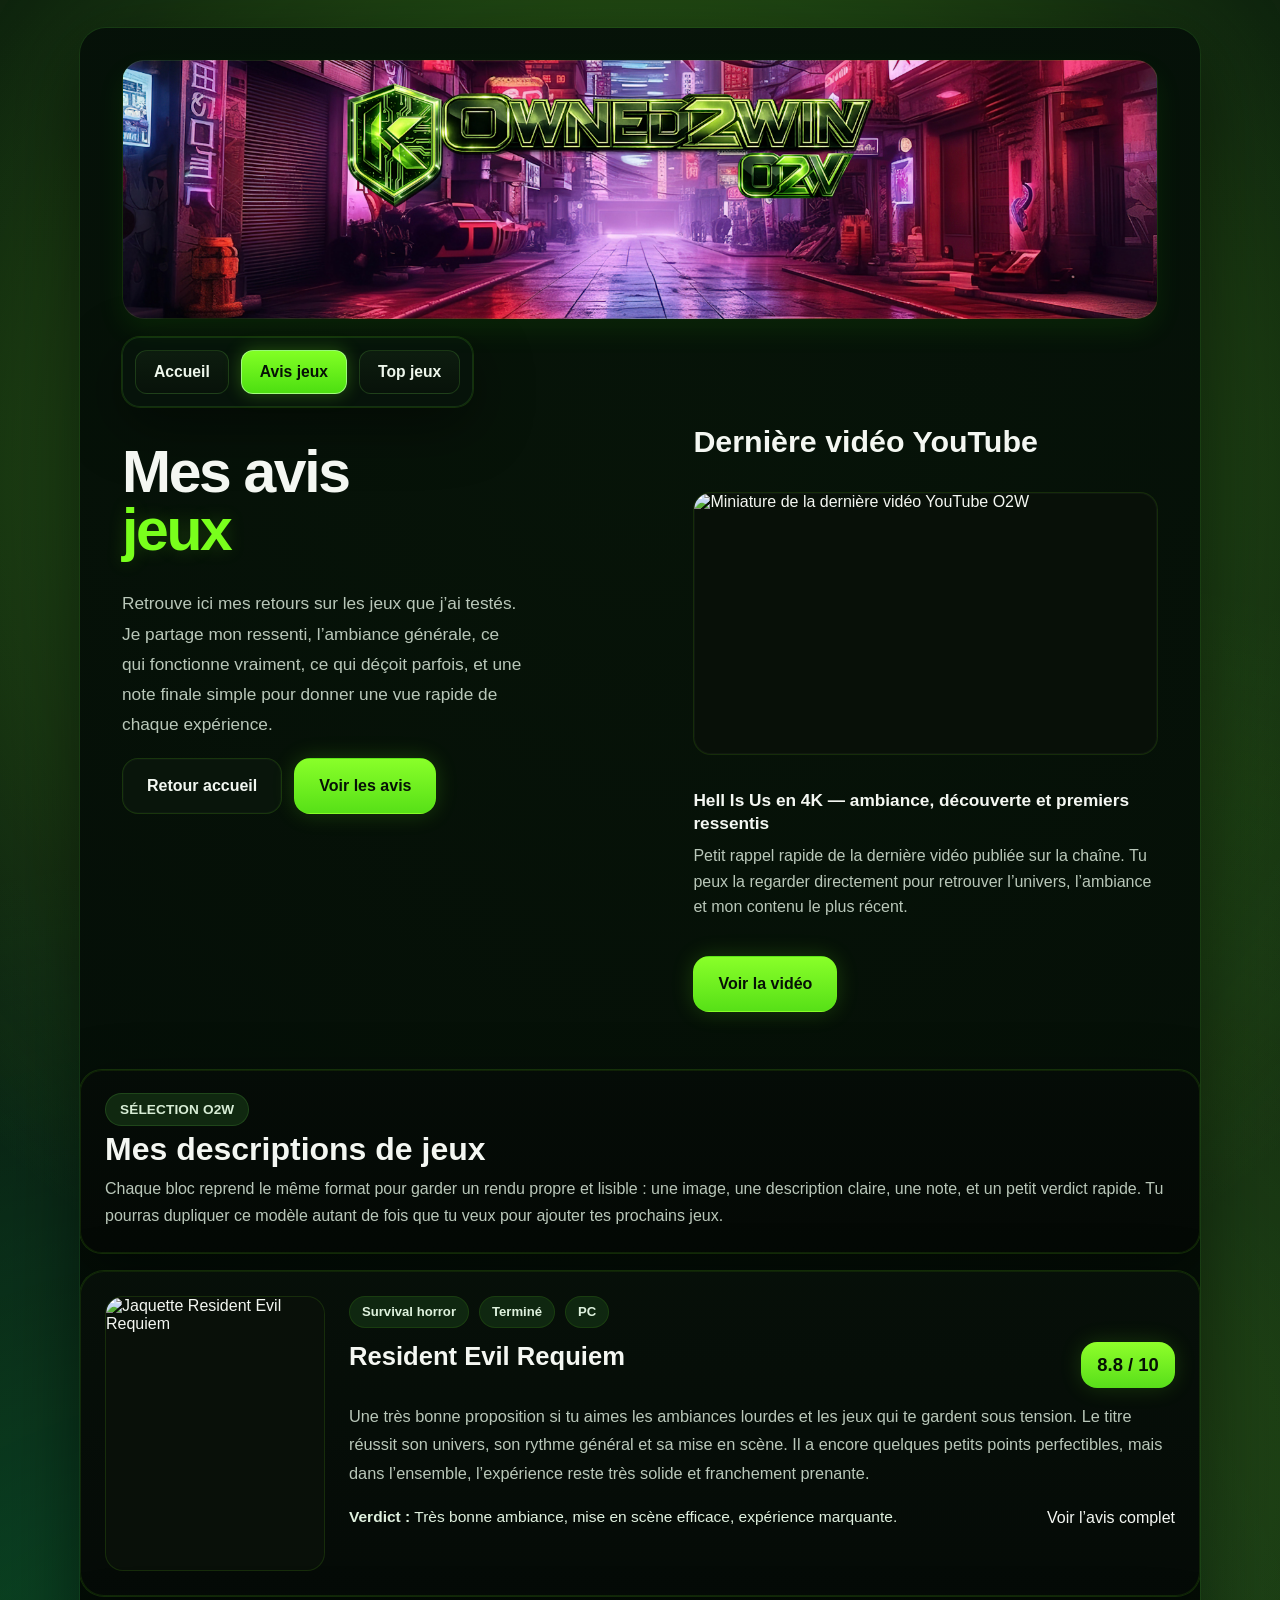
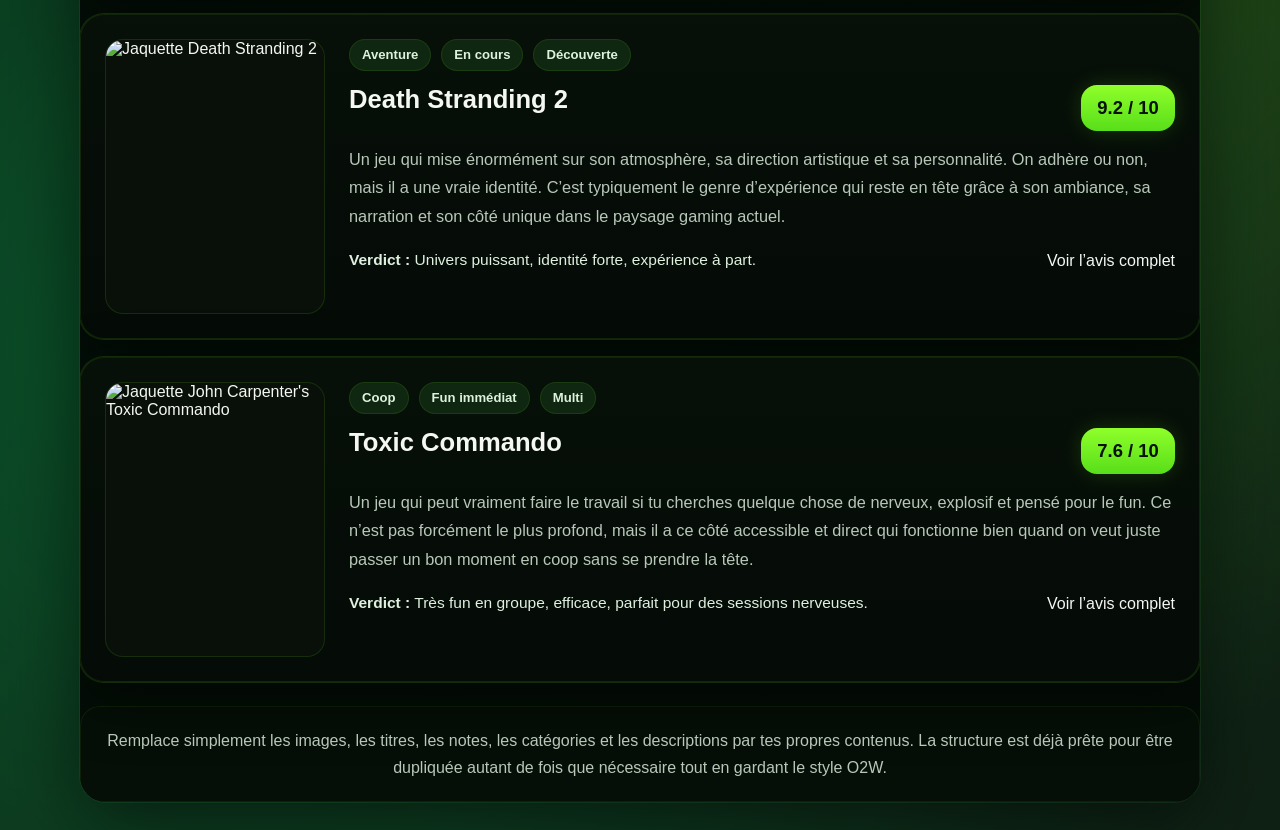
==== avis-jeux.html @ 450fbdb0 "Update avis-jeux.html" ====
<!DOCTYPE html>
<html lang="fr">
<head>
  <meta charset="UTF-8" />
  <meta name="viewport" content="width=device-width, initial-scale=1.0" />
  <title>O2W — Avis jeux</title>
  <meta name="description" content="Avis jeux O2W : découvre mes tests, notes et ressentis sur les jeux que j’ai joués." />
  <link rel="stylesheet" href="css/style.css">
</head>
<body>
  <div class="page-shell">
    <header class="top-banner-box">
        <div class="banner"></div>
    </header>

    <div class="nav-wrap">
      <nav class="nav-bar" aria-label="Navigation principale">
        <a class="nav-link" href="index.html">Accueil</a>
        <a class="nav-link active" href="avis-jeux.html">Avis jeux</a>
        <a class="nav-link" href="top-jeux.html">Top jeux</a>
      </nav>
    </div>

    <section class="hero-grid">
      <article class="panel hero-copy">
        <h1>Mes avis <span>jeux</span></h1>
        <p>
          Retrouve ici mes retours sur les jeux que j’ai testés. Je partage mon ressenti,
          l’ambiance générale, ce qui fonctionne vraiment, ce qui déçoit parfois, et une
          note finale simple pour donner une vue rapide de chaque expérience.
        </p>

        <div class="hero-actions">
          <a class="cta-btn secondary" href="index.html">Retour accueil</a>
          <a class="cta-btn primary" href="#liste-jeux">Voir les avis</a>
        </div>
      </article>

      <aside class="panel video-card">
        <h2 class="card-title">Dernière vidéo YouTube</h2>
        <div class="video-thumb">
          <!-- Remplace l'image par la miniature de ta dernière vidéo -->
          <img src="images/youtube-last-video.jpg" alt="Miniature de la dernière vidéo YouTube O2W" />
        </div>
        <div class="video-meta">
          <strong>Hell Is Us en 4K — ambiance, découverte et premiers ressentis</strong>
          <p>
            Petit rappel rapide de la dernière vidéo publiée sur la chaîne. Tu peux la regarder
            directement pour retrouver l’univers, l’ambiance et mon contenu le plus récent.
          </p>
        </div>
        <div class="hero-actions" style="margin-top:18px;">
          <a class="cta-btn primary" href="https://www.youtube.com/" target="_blank" rel="noopener noreferrer">Voir la vidéo</a>
        </div>
      </aside>
    </section>

    <section id="liste-jeux" class="section-heading">
      <span class="eyebrow">Sélection O2W</span>
      <h2>Mes descriptions de jeux</h2>
      <p>
        Chaque bloc reprend le même format pour garder un rendu propre et lisible : une image,
        une description claire, une note, et un petit verdict rapide. Tu pourras dupliquer ce modèle
        autant de fois que tu veux pour ajouter tes prochains jeux.
      </p>
    </section>

    <section class="games-list" aria-label="Liste des avis jeux">
      <article class="game-card">
        <div class="game-cover">
          <img src="images/games/resident-evil-requiem.jpg" alt="Jaquette Resident Evil Requiem" />
        </div>
        <div class="game-content">
          <div class="meta-row">
            <span class="chip">Survival horror</span>
            <span class="chip">Terminé</span>
            <span class="chip">PC</span>
          </div>

          <div class="game-title-row">
            <h3 class="game-title">Resident Evil Requiem</h3>
            <div class="game-rating">8.8 / 10</div>
          </div>

          <p class="game-text">
            Une très bonne proposition si tu aimes les ambiances lourdes et les jeux qui te gardent sous tension.
            Le titre réussit son univers, son rythme général et sa mise en scène. Il a encore quelques petits points
            perfectibles, mais dans l’ensemble, l’expérience reste très solide et franchement prenante.
          </p>

          <div class="game-footer">
            <div class="pros-line"><strong>Verdict :</strong> Très bonne ambiance, mise en scène efficace, expérience marquante.</div>
            <a class="ghost-link" href="#">Voir l’avis complet</a>
          </div>
        </div>
      </article>

      <article class="game-card">
        <div class="game-cover">
          <img src="images/games/death-stranding-2.jpg" alt="Jaquette Death Stranding 2" />
        </div>
        <div class="game-content">
          <div class="meta-row">
            <span class="chip">Aventure</span>
            <span class="chip">En cours</span>
            <span class="chip">Découverte</span>
          </div>

          <div class="game-title-row">
            <h3 class="game-title">Death Stranding 2</h3>
            <div class="game-rating">9.2 / 10</div>
          </div>

          <p class="game-text">
            Un jeu qui mise énormément sur son atmosphère, sa direction artistique et sa personnalité. On adhère ou non,
            mais il a une vraie identité. C’est typiquement le genre d’expérience qui reste en tête grâce à son ambiance,
            sa narration et son côté unique dans le paysage gaming actuel.
          </p>

          <div class="game-footer">
            <div class="pros-line"><strong>Verdict :</strong> Univers puissant, identité forte, expérience à part.</div>
            <a class="ghost-link" href="#">Voir l’avis complet</a>
          </div>
        </div>
      </article>

      <article class="game-card">
        <div class="game-cover">
          <img src="images/games/toxic-commando.jpg" alt="Jaquette John Carpenter's Toxic Commando" />
        </div>
        <div class="game-content">
          <div class="meta-row">
            <span class="chip">Coop</span>
            <span class="chip">Fun immédiat</span>
            <span class="chip">Multi</span>
          </div>

          <div class="game-title-row">
            <h3 class="game-title">Toxic Commando</h3>
            <div class="game-rating">7.6 / 10</div>
          </div>

          <p class="game-text">
            Un jeu qui peut vraiment faire le travail si tu cherches quelque chose de nerveux, explosif et pensé pour le fun.
            Ce n’est pas forcément le plus profond, mais il a ce côté accessible et direct qui fonctionne bien quand on veut
            juste passer un bon moment en coop sans se prendre la tête.
          </p>

          <div class="game-footer">
            <div class="pros-line"><strong>Verdict :</strong> Très fun en groupe, efficace, parfait pour des sessions nerveuses.</div>
            <a class="ghost-link" href="#">Voir l’avis complet</a>
          </div>
        </div>
      </article>
    </section>

    <div class="footer-note">
      Remplace simplement les images, les titres, les notes, les catégories et les descriptions par tes propres contenus.
      La structure est déjà prête pour être dupliquée autant de fois que nécessaire tout en gardant le style O2W.
    </div>
  </div>
</body>
</html>
---- css/style.css ----
/* =========================================================
   O2W - STYLE COMMUN INDEX + AVIS JEUX
========================================================= */

/* =========================
   VARIABLES GLOBALES
========================= */
:root {
  --bg: #040404;
  --bg-soft: #0a0a0a;
  --card: rgba(15, 15, 15, 0.94);
  --card-2: rgba(19, 19, 19, 0.96);
  --text: #f4f7f2;
  --muted: #a8b3a3;
  --line: rgba(120, 255, 60, 0.16);
  --green: #79ff2b;
  --green-2: #49d418;
  --green-3: #204f11;
  --shadow: 0 18px 60px rgba(64, 255, 0, 0.12);
  --radius: 26px;

  --bg-main: #061107;
  --bg-panel: rgba(7, 18, 10, 0.9);
  --bg-card: rgba(9, 20, 12, 0.92);
  --text-main: #f3f7f2;
  --text-soft: #b9c7b9;
  --accent: #79ff1c;
  --accent-2: #22d06b;
  --border: rgba(102, 255, 51, 0.18);
  --shadow-strong: 0 0 0 1px rgba(121, 255, 28, 0.14), 0 18px 60px rgba(0, 0, 0, 0.45);
  --radius-xl: 28px;
  --radius-lg: 20px;
  --radius-md: 14px;
  --site-width: 1120px;
}

/* =========================
   BASE GLOBALE
========================= */
* {
  box-sizing: border-box;
}

html {
  scroll-behavior: smooth;
}

html,
body {
  margin: 0;
  padding: 0;
  min-height: 100%;
  background:
    radial-gradient(circle at 50% 20%, rgba(121,255,43,0.45), transparent 45%),
    radial-gradient(circle at 20% 80%, rgba(0,255,120,0.25), transparent 50%),
    radial-gradient(circle at 80% 60%, rgba(121,255,43,0.22), transparent 50%),
    linear-gradient(180deg, #08160c 0%, #0f2014 100%);
  color: var(--text);
  font-family: Inter, Arial, Helvetica, sans-serif;
}

body {
  min-height: 100vh;
  padding: 28px;
}

a {
  color: inherit;
  text-decoration: none;
}

img {
  display: block;
  max-width: 100%;
}

/* =========================
   CONTENEURS PRINCIPAUX
========================= */
.page {
  width: 100%;
  max-width: var(--site-width);
  margin: 0 auto;
  position: relative;
}

.page-shell {
  width: min(100%, var(--site-width));
  margin: 0 auto;
  padding: 0;
  border-radius: 26px;
  background: linear-gradient(180deg, rgba(5, 16, 8, 0.96), rgba(3, 10, 5, 0.95));
  box-shadow: 0 0 0 1px rgba(92, 255, 92, 0.08), 0 20px 80px rgba(0, 0, 0, 0.55);
  overflow: hidden;
  position: relative;
}

/* Halo décoratif accueil */
.glow {
  position: absolute;
  inset: -30px;
  background:
    radial-gradient(circle at 15% 10%, rgba(121,255,43,0.12), transparent 22%),
    radial-gradient(circle at 85% 90%, rgba(121,255,43,0.08), transparent 20%);
  filter: blur(18px);
  pointer-events: none;
  z-index: 0;
}

/* Grande carte principale accueil */
.card {
  position: relative;
  z-index: 1;
  background: linear-gradient(180deg, rgba(16,16,16,0.95), rgba(8,8,8,0.98));
  border: 1px solid var(--line);
  border-radius: var(--radius);
  box-shadow: var(--shadow);
  overflow: hidden;
}

.card::before {
  content: "";
  position: absolute;
  inset: 0;
  background: linear-gradient(
    135deg,
    rgba(121,255,43,0.08),
    transparent 28%,
    transparent 72%,
    rgba(121,255,43,0.04)
  );
  pointer-events: none;
}

/* =========================
   BANNIÈRE COMMUNE
========================= */
.top-banner-box {
  margin: 32px 42px 18px 42px;
  position: relative;
  z-index: 1;
}

.banner {
  width: 100%;
  aspect-ratio: 4 / 1;
  border-radius: 22px;
  background-image: url("../images/banner-o2w2.png");
  background-size: cover;
  background-position: center;
  background-repeat: no-repeat;
  border: 1px solid rgba(121,255,43,0.12);
  box-shadow: 0 12px 28px rgba(64,255,0,0.08);
}

/* =========================
   NAVIGATION COMMUNE
========================= */
.nav-wrap {
  margin-top: 18px;
  padding: 0 42px;
  display: flex;
  justify-content: flex-start;
}

.nav-bar {
  display: flex;
  flex-wrap: wrap;
  gap: 12px;
  padding: 12px;
  border-radius: 18px;
  background: rgba(8, 20, 11, 0.86);
  border: 1px solid rgba(116, 255, 79, 0.12);
  box-shadow: var(--shadow-strong);
}

.nav-link {
  display: inline-flex;
  align-items: center;
  justify-content: center;
  padding: 12px 18px;
  border-radius: 12px;
  border: 1px solid rgba(126, 255, 82, 0.16);
  background: linear-gradient(180deg, rgba(14, 29, 16, 0.95), rgba(8, 18, 10, 0.95));
  color: #eef7ec;
  font-weight: 700;
  font-size: 0.98rem;
  transition: transform 0.18s ease, border-color 0.18s ease, box-shadow 0.18s ease, background 0.18s ease;
}

.nav-link:hover,
.nav-link:focus-visible {
  transform: translateY(-1px);
  border-color: rgba(121, 255, 28, 0.45);
  box-shadow: 0 0 0 1px rgba(121, 255, 28, 0.18), 0 0 24px rgba(121, 255, 28, 0.14);
  outline: none;
}

.nav-link.active {
  background: linear-gradient(180deg, #82ff24, #4ddf11);
  color: #061106;
  border-color: rgba(173, 255, 148, 0.8);
  box-shadow: 0 0 18px rgba(121, 255, 28, 0.28);
}

/* =========================
   ÉLÉMENTS COMMUNS TYPO / BADGES / BOUTONS
========================= */
.badge,
.eyebrow {
  display: inline-flex;
  align-items: center;
  gap: 10px;
  padding: 8px 12px;
  border-radius: 999px;
  border: 1px solid rgba(121,255,43,0.14);
  background: rgba(121,255,43,0.06);
  color: #dbffd1;
  font-size: 13px;
  text-transform: uppercase;
  letter-spacing: 0.06em;
}

.eyebrow {
  display: inline-flex;
  align-items: center;
  gap: 10px;
  padding: 8px 14px;
  border-radius: 999px;
  color: #d7ecd5;
  background: rgba(18, 44, 18, 0.9);
  border: 1px solid rgba(124, 255, 85, 0.14);
  font-size: 0.85rem;
  font-weight: 700;
  letter-spacing: 0.01em;
  text-transform: uppercase;
  width: fit-content;
  max-width: 100%;
}

.accent {
  background: linear-gradient(90deg, #79ff2b, #b6ff7a, #79ff2b);
  background-size: 200% 200%;
  background-clip: text;
  -webkit-background-clip: text;
  color: transparent;
  -webkit-text-fill-color: transparent;
  text-shadow: 0 0 12px rgba(121,255,43,0.25);
  animation: accentGlow 6s ease infinite;
}

@keyframes accentGlow {
  0% { background-position: 0% 50%; }
  50% { background-position: 100% 50%; }
  100% { background-position: 0% 50%; }
}

.btn,
.cta-btn,
.partner-compact-btn,
.steam-btn,
.ghost-link {
  transition: transform 0.2s ease, filter 0.2s ease, box-shadow 0.2s ease, border-color 0.2s ease;
}

.btn:hover,
.cta-btn:hover,
.partner-compact-btn:hover,
.steam-btn:hover,
.ghost-link:hover {
  transform: translateY(-2px);
  filter: brightness(1.03);
}

/* =========================================================
   PAGE ACCUEIL
========================================================= */

/* HERO ACCUEIL */
.hero {
  display: grid;
  grid-template-columns: 1.05fr 0.95fr;
  gap: 0;
  position: relative;
  z-index: 1;
}

.hero-left,
.hero-right {
  padding: 42px;
}

.hero-left {
  border-right: 1px solid rgba(121,255,43,0.10);
}

h1 {
  margin: 0 0 16px;
  font-size: clamp(32px, 4.2vw, 48px);
  line-height: 1.05;
  letter-spacing: -0.02em;
}

.lead {
  margin: 0 0 28px;
  max-width: 60ch;
  color: var(--muted);
  line-height: 1.65;
  font-size: 18px;
}

.hero-actions {
  display: flex;
  gap: 12px;
  flex-wrap: wrap;
  align-items: center;
  margin-bottom: 0;
}

.btn {
  display: inline-flex;
  align-items: center;
  justify-content: center;
  gap: 10px;
  min-height: 54px;
  padding: 0 18px;
  border-radius: 16px;
  text-decoration: none;
  font-size: 14px;
  font-weight: 800;
  letter-spacing: 0.02em;
  cursor: pointer;
  border: none;
  position: relative;
  z-index: 5;
  backdrop-filter: blur(8px);
  white-space: nowrap;
}

.btn:active {
  transform: translateY(0);
}

.btn-primary {
  background: linear-gradient(180deg, #7dff2f 0%, #59df1d 100%);
  color: #041600;
  box-shadow: 0 12px 30px rgba(79,255,8,0.22);
}

.btn-secondary {
  background: rgba(255,255,255,0.03);
  color: var(--text);
  border: 1px solid rgba(121,255,43,0.22);
  box-shadow: inset 0 0 0 1px rgba(255,255,255,0.02);
}

/* Steam feature */
.steam-feature {
  grid-column: 1 / -1;
  display: block;
  text-decoration: none;
  border: 1px solid rgba(121,255,43,0.22);
  background:
    linear-gradient(180deg, rgba(121,255,43,0.08), rgba(255,255,255,0.015)),
    radial-gradient(circle at 10% 20%, rgba(76, 201, 240, 0.08), transparent 28%);
  box-shadow:
    0 0 0 1px rgba(121,255,43,0.10),
    0 18px 40px rgba(64,255,0,0.10),
    0 0 28px rgba(76, 201, 240, 0.06);
}

.steam-feature:hover {
  transform: translateY(-4px);
  border-color: rgba(121,255,43,0.34);
  box-shadow:
    0 0 0 1px rgba(121,255,43,0.18),
    0 22px 44px rgba(64,255,0,0.16),
    0 0 34px rgba(76, 201, 240, 0.10);
}

.steam-feature-layout {
  display: grid;
  grid-template-columns: 220px 1fr;
  gap: 26px;
  align-items: center;
}

.steam-feature-visual {
  position: relative;
}

.steam-feature-visual::before {
  content: "";
  position: absolute;
  inset: -10px;
  border-radius: 22px;
  background: radial-gradient(circle, rgba(121,255,43,0.18), transparent 60%);
  filter: blur(16px);
  z-index: 0;
}

.steam-feature-visual img {
  position: relative;
  z-index: 1;
  width: 100%;
  display: block;
  border-radius: 20px;
  border: 1px solid rgba(121,255,43,0.18);
  box-shadow:
    0 0 12px rgba(121,255,43,0.32),
    0 0 28px rgba(76,201,240,0.10),
    0 12px 28px rgba(0,0,0,0.34);
  transition: transform 0.25s ease, box-shadow 0.25s ease, filter 0.25s ease;
  background: #0b0f12;
}

.steam-feature:hover .steam-feature-visual img {
  transform: scale(1.03);
  filter: brightness(1.04);
  box-shadow:
    0 0 18px rgba(121,255,43,0.42),
    0 0 34px rgba(76,201,240,0.16),
    0 18px 30px rgba(0,0,0,0.40);
}

.steam-feature-content {
  min-width: 0;
}

.steam-feature-content .link-name {
  font-size: 24px;
}

.steam-feature-text {
  margin: 0 0 12px;
  color: var(--muted);
  line-height: 1.65;
  font-size: 15px;
}

.steam-feature-list {
  margin: 0 0 14px 18px;
  padding: 0;
  color: #e6ffd8;
  line-height: 1.7;
}

.steam-feature-list li {
  margin-bottom: 4px;
}

.steam-feature-stats {
  display: flex;
  flex-wrap: wrap;
  gap: 10px;
  margin: 0 0 16px;
}

.steam-feature-stats span {
  display: inline-flex;
  align-items: center;
  min-height: 30px;
  padding: 0 10px;
  border-radius: 999px;
  background: rgba(255,255,255,0.04);
  border: 1px solid rgba(121,255,43,0.12);
  color: #dfffd4;
  font-size: 13px;
  font-weight: 700;
}

.steam-btn {
  display: inline-flex;
  align-items: center;
  justify-content: center;
  min-height: 48px;
  padding: 0 20px;
  border-radius: 14px;
  background: linear-gradient(180deg, #79ff2b 0%, #59df1d 100%);
  color: #041600;
  font-weight: 900;
  letter-spacing: 0.01em;
  box-shadow:
    0 10px 22px rgba(79,255,8,0.22),
    0 0 18px rgba(121,255,43,0.12);
}

.steam-tag {
  background: linear-gradient(180deg, rgba(121,255,43,0.18), rgba(76,201,240,0.12));
  border-color: rgba(121,255,43,0.22);
  color: #ebffe3;
}

/* Partenaire compact */
.partner-compact {
  margin-top: 22px;
  padding: 18px;
  border-radius: 20px;
  background: linear-gradient(180deg, rgba(121,255,43,0.05), rgba(121,255,43,0.02));
  border: 1px solid rgba(121,255,43,0.12);
  box-shadow: 0 10px 24px rgba(64,255,0,0.06);
}

.partner-compact-head {
  margin-bottom: 14px;
}

.partner-compact-kicker {
  display: inline-block;
  margin-bottom: 8px;
  padding: 6px 10px;
  border-radius: 999px;
  border: 1px solid rgba(121,255,43,0.16);
  background: rgba(121,255,43,0.06);
  color: #dcffd2;
  font-size: 11px;
  text-transform: uppercase;
  letter-spacing: 0.06em;
}

.partner-compact h3 {
  margin: 0;
  font-size: 22px;
  line-height: 1.2;
  color: #f4f7f2;
}

.partner-compact-layout {
  display: grid;
  grid-template-columns: 120px 1fr;
  gap: 16px;
  align-items: center;
}

.partner-compact-image-link {
  display: block;
  text-decoration: none;
}

.partner-compact-image {
  display: block;
  width: 100%;
  border-radius: 14px;
  border: 1px solid rgba(121,255,43,0.10);
  box-shadow: 0 8px 20px rgba(0,0,0,0.25);
  transition: transform 0.25s ease, box-shadow 0.25s ease, filter 0.25s ease;
}

.partner-compact-image-link:hover .partner-compact-image {
  transform: scale(1.04);
  box-shadow: 0 0 22px rgba(121,255,43,0.18);
  filter: brightness(1.03);
}

.partner-compact-content p {
  margin: 0 0 12px;
  color: var(--muted);
  line-height: 1.55;
  font-size: 14px;
}

.partner-compact-btn {
  display: inline-flex;
  align-items: center;
  justify-content: center;
  min-height: 44px;
  padding: 0 16px;
  border-radius: 14px;
  text-decoration: none;
  font-size: 14px;
  font-weight: 800;
  letter-spacing: 0.02em;
  color: #041600;
  background: linear-gradient(180deg, #7dff2f 0%, #59df1d 100%);
  box-shadow: 0 8px 18px rgba(79,255,8,0.18);
}

/* Kick pulse */
@keyframes kickPulse {
  0% { box-shadow: 0 0 0 0 rgba(121,255,43,0.35); }
  70% { box-shadow: 0 0 0 14px rgba(121,255,43,0); }
  100% { box-shadow: 0 0 0 0 rgba(121,255,43,0); }
}

.btn-kick {
  animation: kickPulse 8s infinite;
}

/* Colonne droite accueil */
.panel {
  height: 100%;
  display: grid;
  gap: 18px;
  align-content: start;
}

.mini-card {
  padding: 22px;
  border-radius: 22px;
  background: linear-gradient(180deg, rgba(121,255,43,0.06), rgba(121,255,43,0.02));
  border: 1px solid rgba(121,255,43,0.12);
}

.mini-card h2 {
  margin: 0 0 10px;
  font-size: 24px;
  line-height: 1.15;
}

.monthly-stream {
  margin-top: 15px;
  border-radius: 18px;
  overflow: hidden;
  border: 1px solid rgba(121,255,43,0.15);
  box-shadow: 0 0 30px rgba(121,255,43,0.15);
}

.monthly-stream img {
  width: 100%;
  height: auto;
  display: block;
  border-radius: 18px;
  transition: 0.4s;
}

.stream-link {
  position: relative;
  display: block;
  text-decoration: none;
}

.stream-link:hover img {
  transform: scale(1.09);
  box-shadow: 0 0 40px rgba(121,255,43,0.45);
}

.stream-badge {
  position: absolute;
  right: 14px;
  bottom: 14px;
  z-index: 3;
  padding: 8px 12px;
  border-radius: 999px;
  background: rgba(8, 12, 8, 0.88);
  border: 1px solid rgba(121,255,43,0.22);
  color: #e8ffe0;
  font-size: 12px;
  font-weight: 700;
  letter-spacing: 0.02em;
  box-shadow: 0 0 18px rgba(121,255,43,0.12);
  opacity: 0;
  transform: translateY(6px);
  transition: opacity 0.22s ease, transform 0.22s ease, border-color 0.22s ease;
  pointer-events: none;
}

.stream-link:hover .stream-badge {
  opacity: 1;
  transform: translateY(0);
  border-color: rgba(121,255,43,0.4);
}

/* Sections du bas accueil */
.sections {
  position: relative;
  z-index: 1;
  padding: 0 42px 42px;
  display: grid;
  gap: 22px;
}

.section {
  background: linear-gradient(180deg, rgba(15,15,15,0.92), rgba(10,10,10,0.98));
  border: 1px solid rgba(121,255,43,0.12);
  border-radius: 22px;
  overflow: hidden;
}

.section-head {
  padding: 20px 24px;
  border-bottom: 1px solid rgba(121,255,43,0.10);
  display: flex;
  align-items: center;
  justify-content: space-between;
  gap: 12px;
  flex-wrap: wrap;
}

.section-title {
  margin: 0;
  font-size: 22px;
  line-height: 1.2;
}

.section-subtitle {
  margin: 0;
  color: var(--muted);
  font-size: 14px;
}

.link-grid {
  display: grid;
  grid-template-columns: repeat(2, minmax(0, 1fr));
  gap: 16px;
  padding: 22px;
}

.link-card {
  display: block;
  text-decoration: none;
  color: inherit;
  background: linear-gradient(180deg, rgba(121,255,43,0.05), rgba(255,255,255,0.01));
  border: 1px solid rgba(121,255,43,0.12);
  border-radius: 18px;
  padding: 18px;
  transition: transform 0.18s ease, border-color 0.18s ease, box-shadow 0.18s ease;
  position: relative;
  z-index: 5;
}

.link-card:hover {
  transform: translateY(-3px);
  border-color: rgba(121,255,43,0.28);
  box-shadow: 0 12px 28px rgba(64,255,0,0.09);
}

.link-top {
  display: flex;
  align-items: center;
  justify-content: space-between;
  gap: 14px;
  margin-bottom: 8px;
}

.link-name {
  margin: 0;
  font-size: 18px;
  font-weight: 800;
}

.tag {
  display: inline-flex;
  align-items: center;
  justify-content: center;
  min-height: 28px;
  padding: 0 10px;
  border-radius: 999px;
  background: rgba(121,255,43,0.12);
  border: 1px solid rgba(121,255,43,0.12);
  color: #ddffd5;
  font-size: 12px;
  text-transform: uppercase;
  letter-spacing: 0.06em;
  white-space: nowrap;
}

.link-desc {
  margin: 0 0 12px;
  color: var(--muted);
  line-height: 1.55;
  font-size: 15px;
}

.link-url {
  margin: 0;
  color: #d9ffd0;
  font-size: 13px;
  line-height: 1.45;
  word-break: break-all;
  opacity: 0.92;
}

.own3d-grid {
  display: grid;
  grid-template-columns: repeat(3,1fr);
  gap: 10px;
  margin-top: 12px;
}

.own3d-grid img {
  width: 100%;
  max-width: 110px;
  display: block;
  border-radius: 10px;
  transition: transform .2s ease;
  cursor: pointer;
  margin: auto;
}

.own3d-grid img:hover {
  transform: scale(1.05);
}

.gaming-bundle {
  display: block;
}

.gaming-bundle-grid {
  display: grid;
  grid-template-columns: repeat(3, minmax(0, 1fr));
  gap: 14px;
  margin-top: 14px;
  align-items: start;
}

.gaming-mini-card {
  display: block;
  min-width: 0;
  background: rgba(255,255,255,0.02);
  border: 1px solid rgba(121,255,43,0.12);
  border-radius: 14px;
  padding: 10px;
  text-align: center;
  text-decoration: none;
  transition: transform 0.15s ease, box-shadow 0.15s ease;
}

.gaming-mini-card:hover {
  transform: translateY(-3px);
  box-shadow: 0 0 0 1px rgba(121,255,43,0.25), 0 10px 24px rgba(0,0,0,0.4);
}

.gaming-mini-card img {
  width: 100%;
  display: block;
  border-radius: 10px;
  margin-bottom: 8px;
  transition: transform 0.25s ease;
}

.gaming-mini-card:hover img {
  transform: scale(1.05);
}

.gaming-mini-title {
  margin: 4px 0 8px;
  font-size: 14px;
  font-weight: 700;
  color: #f4fff2;
  line-height: 1.3;
}

.gaming-mini-btn {
  display: inline-block;
  padding: 7px 12px;
  border-radius: 9px;
  background: #79ff2b;
  color: #041600;
  font-size: 13px;
  font-weight: 800;
  transition: transform 0.15s ease, box-shadow 0.15s ease;
}

.gaming-mini-card:hover .gaming-mini-btn {
  transform: scale(1.05);
  box-shadow: 0 4px 12px rgba(121,255,43,0.35);
}

.footer {
  position: relative;
  z-index: 1;
  padding: 28px 42px 32px;
  color: #96a590;
  font-size: 13px;
  line-height: 1.6;
  text-align: center;
  opacity: 0.8;
  letter-spacing: 0.5px;
  border-top: 1px solid rgba(121,255,43,0.08);
  margin-top: 28px;
}

.footer a {
  color: #d9ffd0;
  text-decoration: none;
  border-bottom: 1px solid rgba(121,255,43,0.18);
}

.footer a:hover {
  color: #79ff2b;
  border-bottom-color: rgba(121,255,43,0.45);
}

/* =========================================================
   PAGE AVIS JEUX
========================================================= */
.hero-grid {
  margin-top: 18px;
  padding: 0 42px 32px;
  display: grid;
  grid-template-columns: 1.08fr 0.92fr;
  gap: 26px;
  align-items: start;
}

.hero-copy h1 {
  margin: 18px 0 12px;
  font-size: clamp(2.4rem, 4.6vw, 4.6rem);
  line-height: 0.98;
  letter-spacing: -0.04em;
}

.hero-copy h1 span {
  display: block;
  color: var(--accent);
  text-shadow: 0 0 18px rgba(121, 255, 28, 0.18);
}

.hero-copy p {
  margin: 0;
  max-width: 42ch;
  color: var(--text-soft);
  font-size: 1.08rem;
  line-height: 1.75;
}

.cta-btn {
  display: inline-flex;
  align-items: center;
  justify-content: center;
  min-height: 56px;
  padding: 0 24px;
  border-radius: 16px;
  font-weight: 800;
  font-size: 1rem;
  border: 1px solid rgba(121, 255, 28, 0.14);
}

.cta-btn.primary {
  background: linear-gradient(180deg, #89ff29, #57e017);
  color: #061106;
  box-shadow: 0 0 22px rgba(121, 255, 28, 0.18);
}

.cta-btn.secondary {
  background: rgba(10, 22, 12, 0.96);
  color: #f2f7f1;
  box-shadow: inset 0 0 0 1px rgba(255,255,255,0.02);
}

.video-card {
  display: flex;
  flex-direction: column;
  height: 100%;
}

.video-card .card-title {
  margin: 0 0 16px;
  font-size: 1.9rem;
  line-height: 1.1;
}

.video-thumb {
  border-radius: 18px;
  overflow: hidden;
  border: 1px solid rgba(121, 255, 28, 0.12);
  background: #081008;
  box-shadow: inset 0 0 0 1px rgba(255,255,255,0.03);
  min-height: 250px;
}

.video-thumb img {
  width: 100%;
  aspect-ratio: 16 / 9;
  object-fit: cover;
}

.video-meta {
  margin-top: 16px;
  display: grid;
  gap: 8px;
}

.video-meta strong {
  font-size: 1.08rem;
  line-height: 1.35;
}

.video-meta p {
  margin: 0;
  color: var(--text-soft);
  line-height: 1.6;
}

.section-heading {
  margin: 26px 0 16px;
  padding: 22px 24px;
  border-radius: 22px;
  border: 1px solid rgba(121, 255, 28, 0.1);
  background: linear-gradient(180deg, rgba(5, 12, 7, 0.98), rgba(4, 9, 5, 0.98));
  box-shadow: var(--shadow-strong);
}

.section-heading h2 {
  margin: 6px 0 8px;
  font-size: 2rem;
  line-height: 1.1;
}

.section-heading p {
  margin: 0;
  color: var(--text-soft);
  line-height: 1.7;
}

.games-list {
  display: grid;
  gap: 18px;
  margin-top: 18px;
}

.game-card {
  display: grid;
  grid-template-columns: 220px minmax(0, 1fr);
  gap: 24px;
  padding: 24px;
  border-radius: 24px;
  border: 1px solid rgba(121, 255, 28, 0.1);
  background: linear-gradient(180deg, rgba(7, 16, 9, 0.96), rgba(5, 11, 7, 0.96));
  box-shadow: var(--shadow-strong);
  align-items: start;
}

.game-cover {
  border-radius: 18px;
  overflow: hidden;
  border: 1px solid rgba(121, 255, 28, 0.12);
  background: #091009;
  aspect-ratio: 4 / 5;
}

.game-cover img {
  width: 100%;
  height: 100%;
  object-fit: cover;
}

.game-content {
  display: grid;
  gap: 14px;
  min-width: 0;
}

.meta-row {
  display: flex;
  flex-wrap: wrap;
  align-items: center;
  gap: 10px;
}

.chip {
  display: inline-flex;
  align-items: center;
  min-height: 32px;
  padding: 0 12px;
  border-radius: 999px;
  background: rgba(18, 44, 18, 0.88);
  border: 1px solid rgba(121, 255, 28, 0.1);
  color: #def1dd;
  font-size: 0.82rem;
  font-weight: 700;
}

.game-title-row {
  display: flex;
  flex-wrap: wrap;
  align-items: flex-start;
  justify-content: space-between;
  gap: 12px;
}

.game-title {
  margin: 0;
  font-size: clamp(1.6rem, 2vw, 2.15rem);
  line-height: 1.12;
}

.game-rating {
  flex: 0 0 auto;
  display: inline-flex;
  align-items: center;
  justify-content: center;
  min-width: 94px;
  padding: 12px 14px;
  border-radius: 16px;
  background: linear-gradient(180deg, #8fff2a, #58de1a);
  color: #051104;
  font-weight: 900;
  font-size: 1.15rem;
  box-shadow: 0 0 22px rgba(121, 255, 28, 0.16);
}

.game-text {
  margin: 0;
  color: var(--text-soft);
  line-height: 1.75;
  font-size: 1.02rem;
}

.game-footer {
  display: flex;
  flex-wrap: wrap;
  align-items: center;
  justify-content: space-between;
  gap: 14px;
  padding-top: 4px;
}

.pros-line {
  color: #dff0de;
  font-size: 0.97rem;
  line-height: 1.6;
}

.footer-note {
  margin-top: 24px;
  padding: 20px 22px;
  border-radius: 20px;
  background: rgba(6, 15, 8, 0.96);
  border: 1px solid rgba(121, 255, 28, 0.08);
  color: var(--text-soft);
  line-height: 1.7;
  text-align: center;
}

/* =========================
   RESPONSIVE
========================= */
@media (max-width: 1040px) {
  .hero-grid {
    grid-template-columns: 1fr;
  }

  .video-card {
    max-width: 720px;
  }
}

@media (max-width: 920px) {
  .hero {
    grid-template-columns: 1fr;
  }

  .hero-left {
    border-right: none;
    border-bottom: 1px solid rgba(121,255,43,0.10);
  }

  .hero-left,
  .hero-right,
  .sections,
  .footer {
    padding-left: 26px;
    padding-right: 26px;
  }

  .hero-left,
  .hero-right {
    padding-top: 28px;
    padding-bottom: 28px;
  }

  .link-grid {
    grid-template-columns: 1fr;
  }

  .top-banner-box {
    margin: 24px 24px 16px 24px;
  }

  .partner-compact-layout {
    grid-template-columns: 1fr;
  }

  .partner-compact-image {
    max-width: 180px;
    margin: 0 auto;
  }

  .hero-actions {
    flex-direction: column;
    align-items: stretch;
  }

  .hero-actions .btn {
    width: 100%;
  }

  .steam-feature-layout {
    grid-template-columns: 1fr;
  }

  .steam-feature-visual img {
    max-width: 260px;
    margin: 0 auto;
  }

  .steam-feature-content .link-name {
    font-size: 21px;
  }

  .gaming-bundle-grid {
    grid-template-columns: 1fr;
  }
}

@media (max-width: 820px) {
  .page-shell {
    width: min(calc(100% - 20px), var(--max-width));
    padding: 14px;
    border-radius: 22px;
  }

  .panel,
  .section-heading {
    padding: 20px;
    border-radius: 20px;
  }

  .game-card {
    grid-template-columns: 1fr;
  }

  .game-cover {
    max-width: 240px;
  }
}

@media (max-width: 560px) {
  .nav-bar {
    width: 100%;
  }

  .nav-link {
    flex: 1 1 100%;
  }

  .hero-copy h1 {
    font-size: 2.3rem;
  }

  .video-card .card-title,
  .section-heading h2 {
    font-size: 1.55rem;
  }

  .game-title {
    font-size: 1.45rem;
  }

  .game-title-row {
    flex-direction: column;
    align-items: flex-start;
  }
}
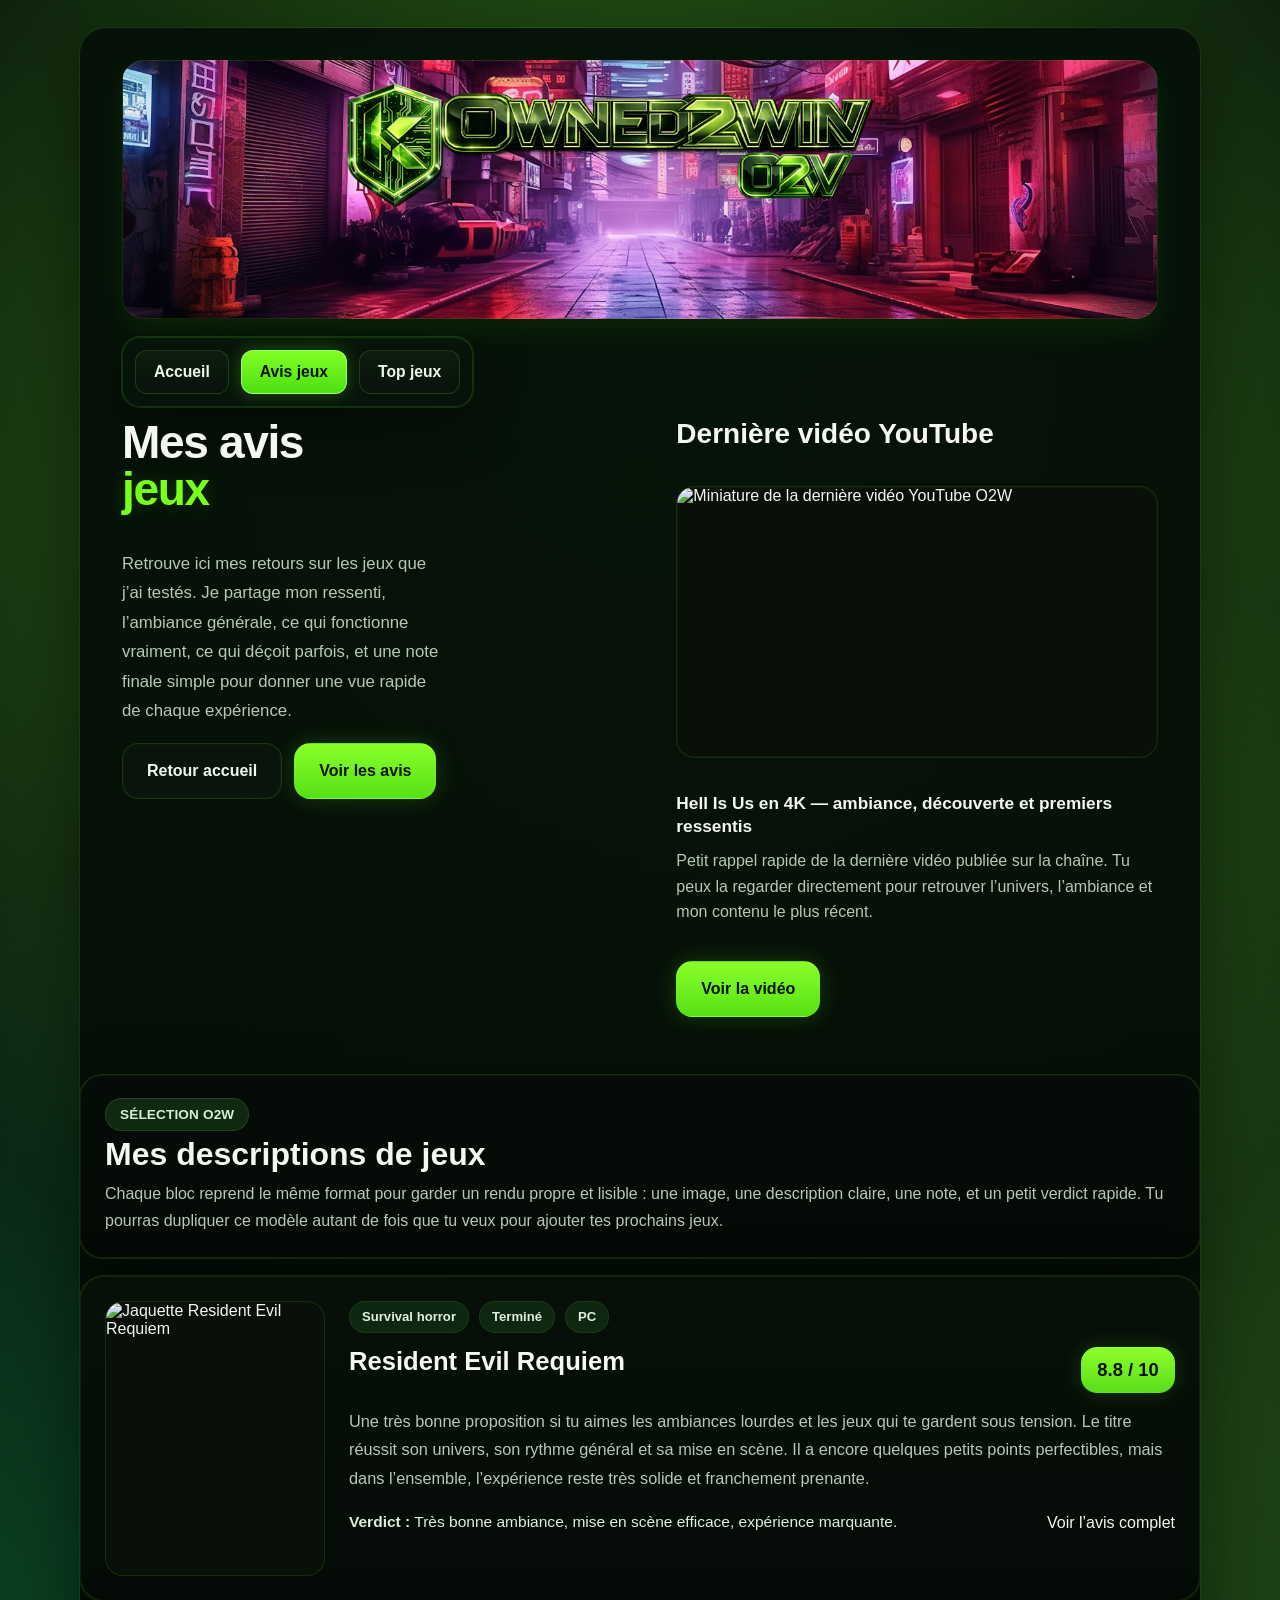
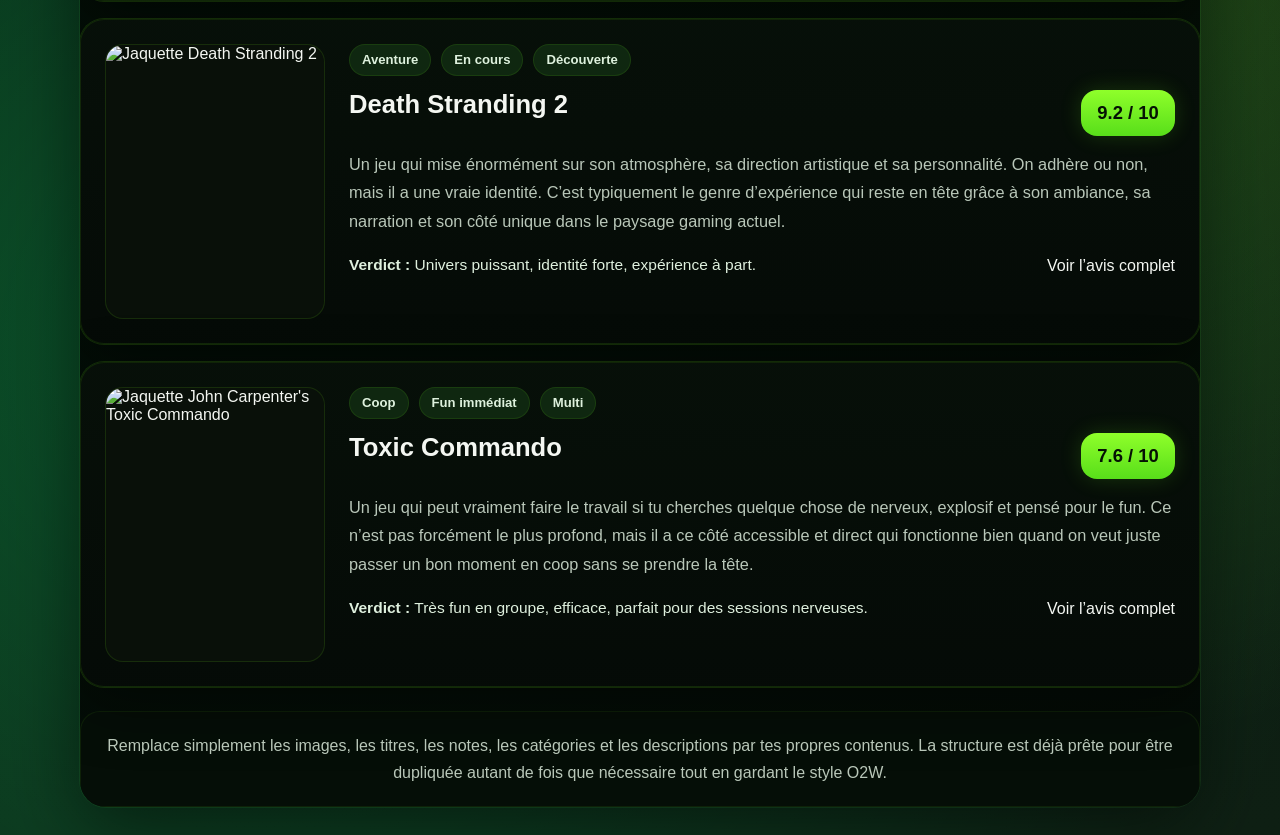
==== commit 7a852f08: "Update avis-jeux.html" ====
--- a/avis-jeux.html
+++ b/avis-jeux.html
@@ -49,7 +49,7 @@
             directement pour retrouver l’univers, l’ambiance et mon contenu le plus récent.
           </p>
         </div>
-        <div class="hero-actions" style="margin-top:18px;">
+        <div class="hero-actions video-actions">
           <a class="cta-btn primary" href="https://www.youtube.com/" target="_blank" rel="noopener noreferrer">Voir la vidéo</a>
         </div>
       </aside>
--- a/css/style.css
+++ b/css/style.css
@@ -885,19 +885,19 @@
    PAGE AVIS JEUX
 ========================================================= */
 .hero-grid {
-  margin-top: 18px;
+  margin-top: 12px;
   padding: 0 42px 32px;
   display: grid;
-  grid-template-columns: 1.08fr 0.92fr;
-  gap: 26px;
+  grid-template-columns: 1.05fr 0.95fr;
+  gap: 22px;
   align-items: start;
 }
 
 .hero-copy h1 {
-  margin: 18px 0 12px;
-  font-size: clamp(2.4rem, 4.6vw, 4.6rem);
-  line-height: 0.98;
-  letter-spacing: -0.04em;
+  margin: 0 0 18px;
+  font-size: clamp(2.2rem, 3.6vw, 3.8rem);
+  line-height: 1.02;
+  letter-spacing: -0.03em;
 }
 
 .hero-copy h1 span {
@@ -908,9 +908,9 @@
 
 .hero-copy p {
   margin: 0;
-  max-width: 42ch;
+  max-width: 34ch;
   color: var(--text-soft);
-  font-size: 1.08rem;
+  font-size: 1.05rem;
   line-height: 1.75;
 }
 
@@ -941,13 +941,18 @@
 .video-card {
   display: flex;
   flex-direction: column;
-  height: 100%;
+  align-self: start;
 }
 
 .video-card .card-title {
-  margin: 0 0 16px;
-  font-size: 1.9rem;
+  margin: 0 0 18px;
+  font-size: 1.75rem;
   line-height: 1.1;
+}
+
+.hero-copy,
+.video-card {
+  padding-top: 0;
 }
 
 .video-thumb {
@@ -968,7 +973,7 @@
 .video-meta {
   margin-top: 16px;
   display: grid;
-  gap: 8px;
+  gap: 10px;
 }
 
 .video-meta strong {
@@ -980,6 +985,10 @@
   margin: 0;
   color: var(--text-soft);
   line-height: 1.6;
+}
+
+.video-actions {
+  margin-top: 18px;
 }
 
 .section-heading {
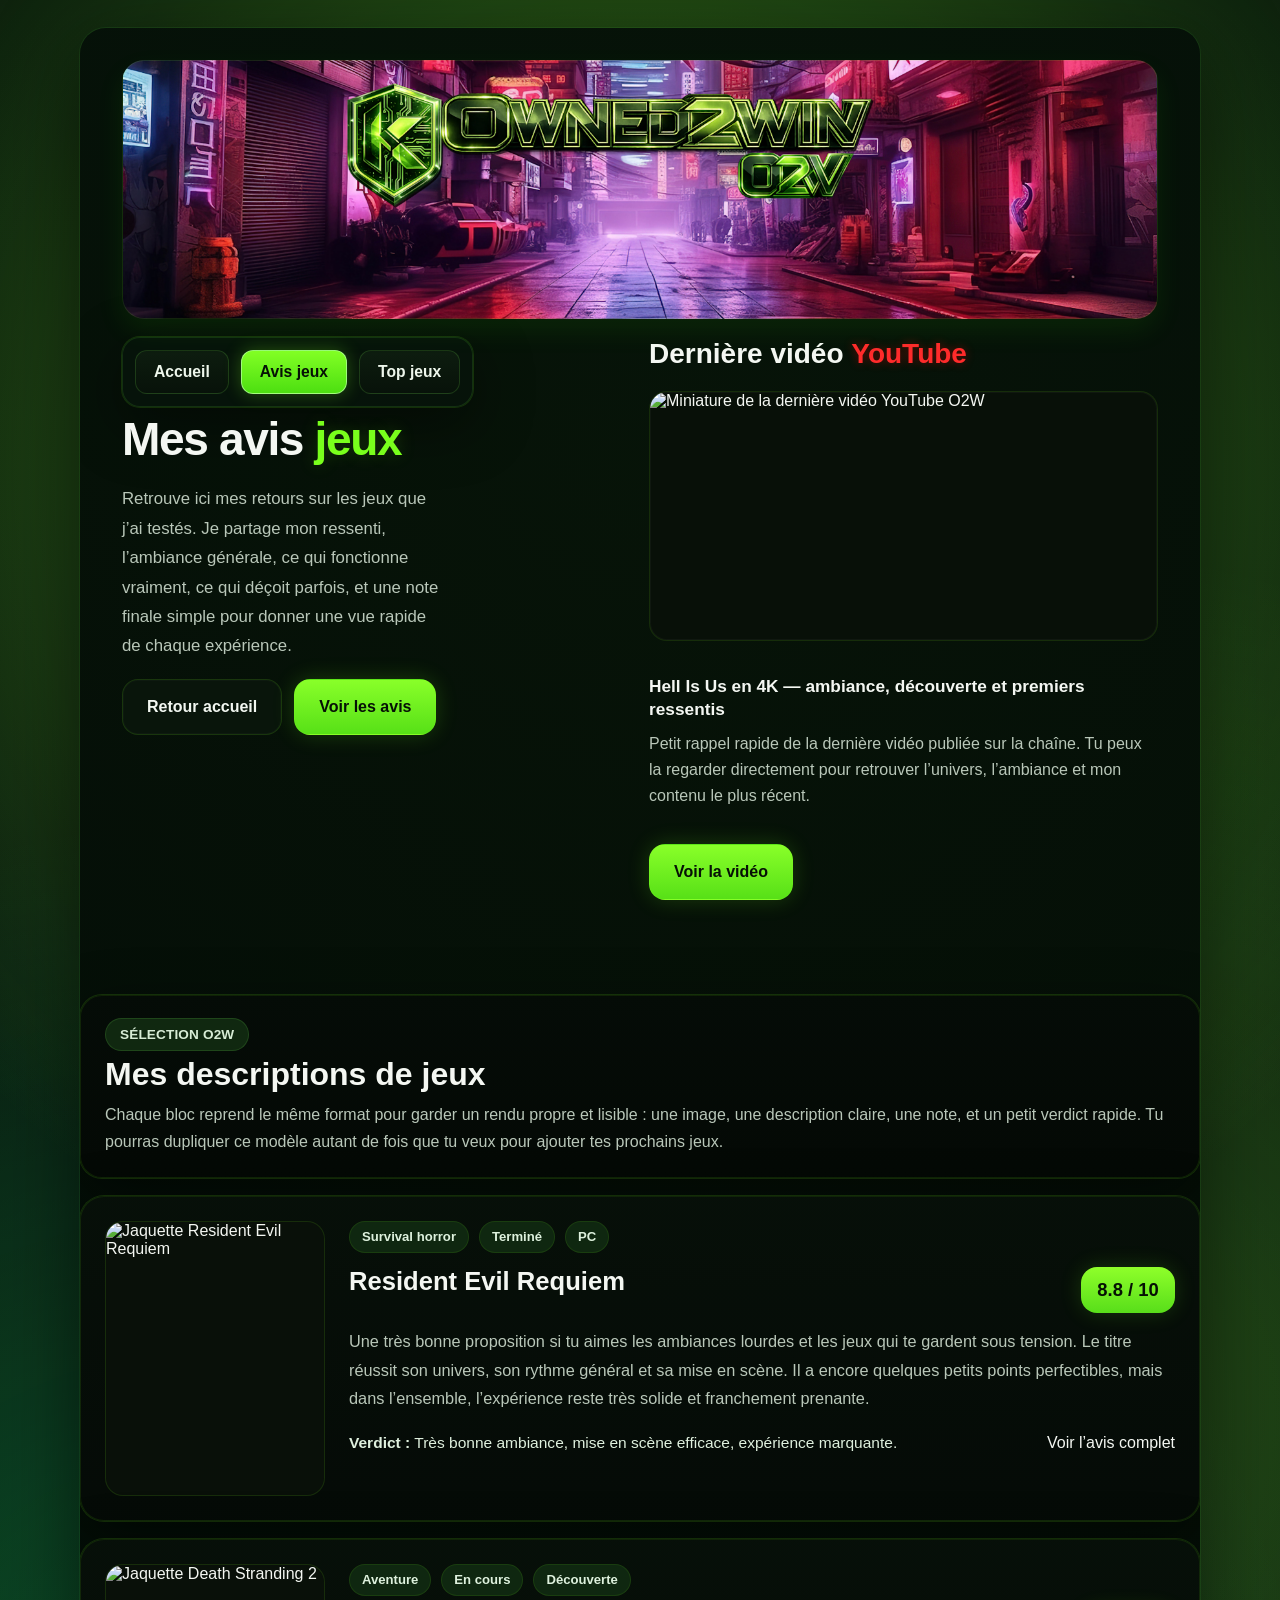
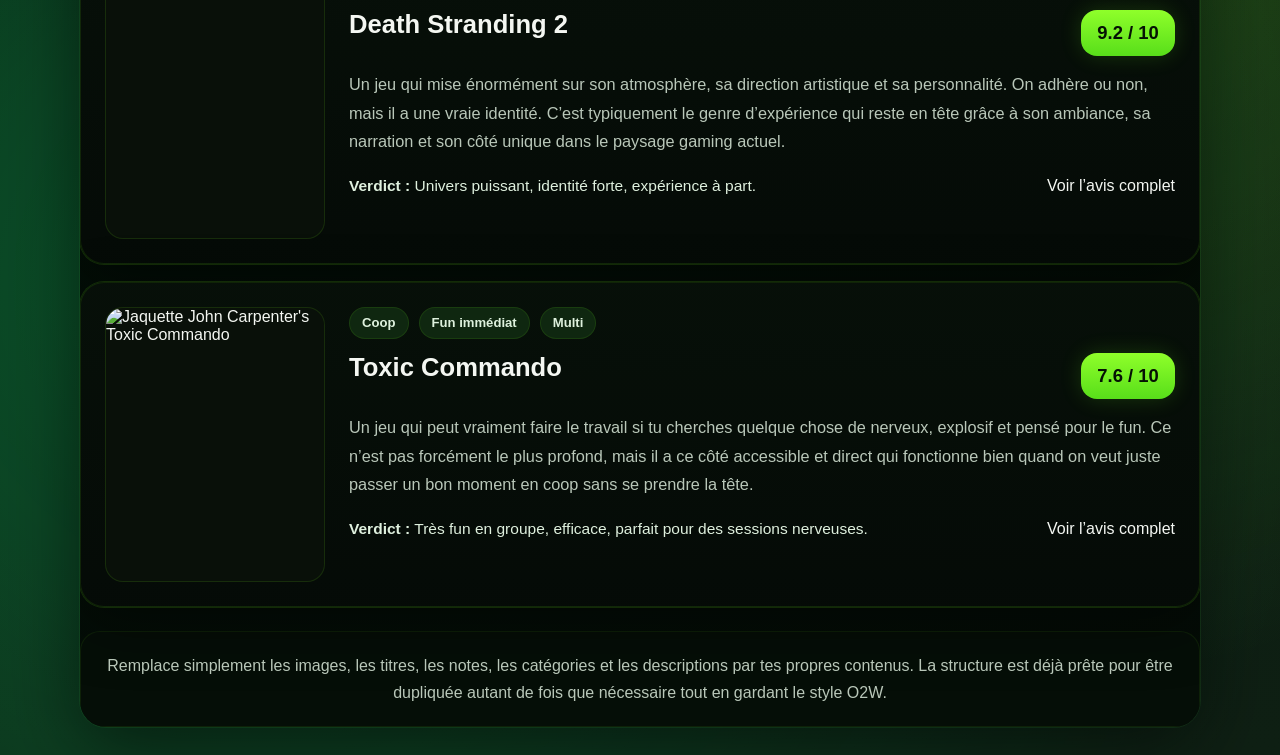
==== commit 2138811a: "Update avis-jeux.html" ====
--- a/avis-jeux.html
+++ b/avis-jeux.html
@@ -37,7 +37,7 @@
       </article>
 
       <aside class="panel video-card">
-        <h2 class="card-title">Dernière vidéo YouTube</h2>
+        <h2 class="card-title">Dernière vidéo <span class="youtube-red">YouTube</span></h2>
         <div class="video-thumb">
           <!-- Remplace l'image par la miniature de ta dernière vidéo -->
           <img src="images/youtube-last-video.jpg" alt="Miniature de la dernière vidéo YouTube O2W" />
--- a/css/style.css
+++ b/css/style.css
@@ -885,23 +885,27 @@
    PAGE AVIS JEUX
 ========================================================= */
 .hero-grid {
-  margin-top: 12px;
+  margin-top: 0;
   padding: 0 42px 32px;
   display: grid;
-  grid-template-columns: 1.05fr 0.95fr;
-  gap: 22px;
+  grid-template-columns: 1fr 1fr;
+  gap: 18px;
   align-items: start;
 }
 
+.hero-grid > * {
+  align-self: start;
+}
+
 .hero-copy h1 {
-  margin: 0 0 18px;
+  margin: 8px 0 3px;
   font-size: clamp(2.2rem, 3.6vw, 3.8rem);
-  line-height: 1.02;
+  line-height: 1.05;
   letter-spacing: -0.03em;
 }
 
 .hero-copy h1 span {
-  display: block;
+  display: inline;
   color: var(--accent);
   text-shadow: 0 0 18px rgba(121, 255, 28, 0.18);
 }
@@ -912,6 +916,12 @@
   color: var(--text-soft);
   font-size: 1.05rem;
   line-height: 1.75;
+}
+
+.youtube-red {
+  color: #ff2b2b;
+  text-shadow: 0 0 10px rgba(255,0,0,0.4);
+  font-weight: 600;
 }
 
 .cta-btn {
@@ -941,11 +951,13 @@
 .video-card {
   display: flex;
   flex-direction: column;
-  align-self: start;
+  justify-content: flex-start;
+  margin-top: -68px;
+  padding-top: 0;
 }
 
 .video-card .card-title {
-  margin: 0 0 18px;
+  margin: 0 0 3px;
   font-size: 1.75rem;
   line-height: 1.1;
 }
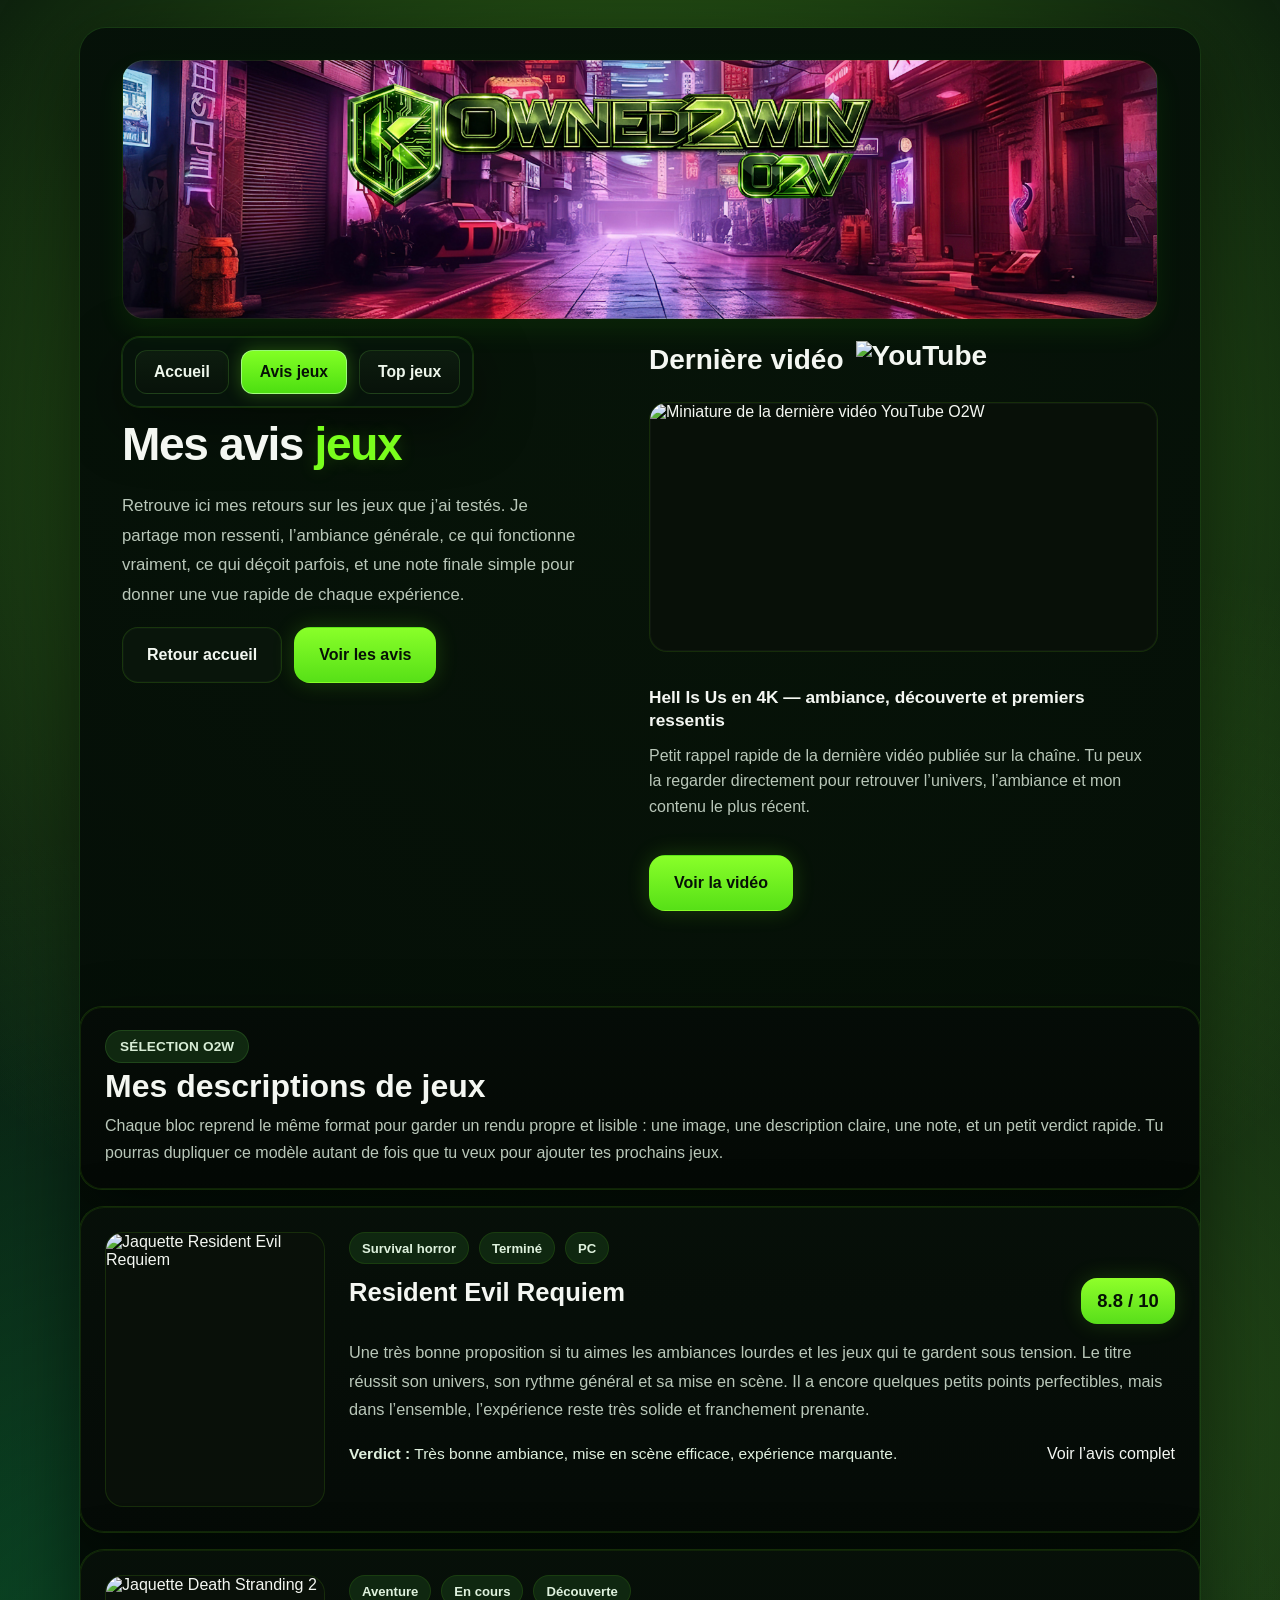
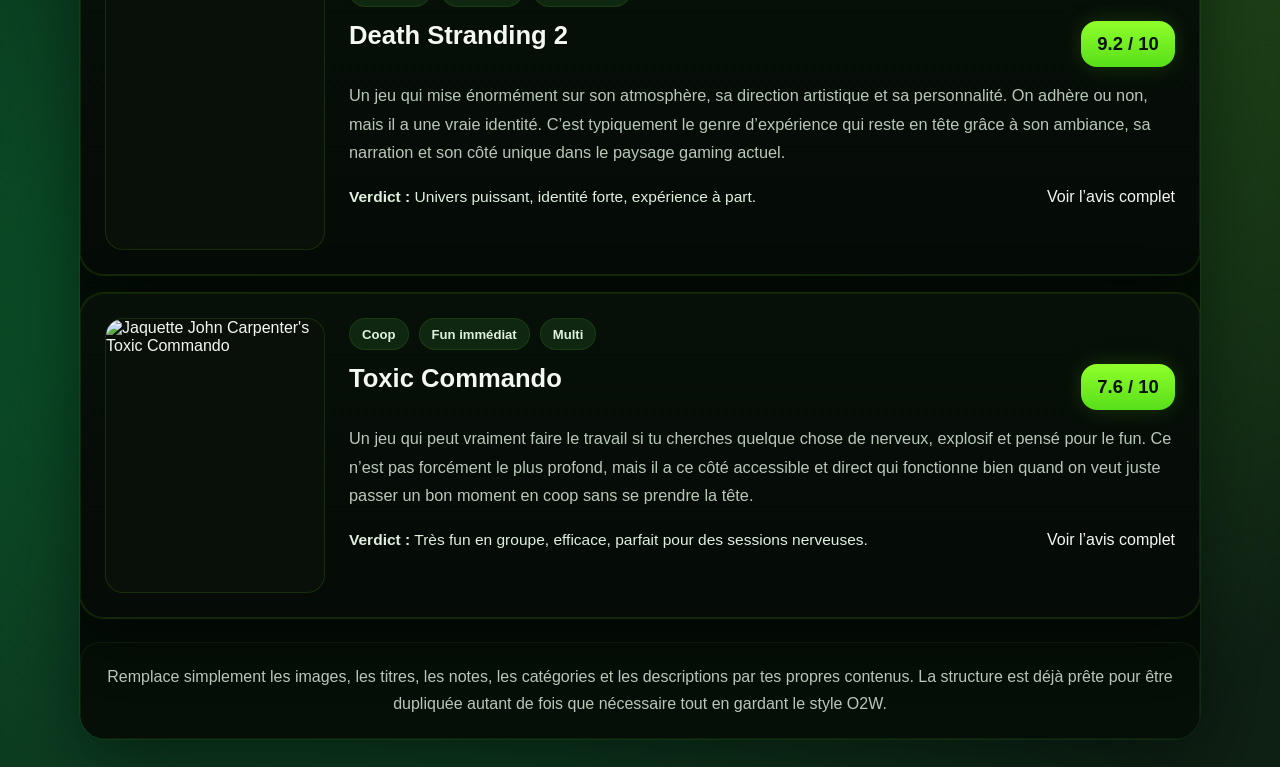
==== commit 898f95e2: "Update avis-jeux.html" ====
--- a/avis-jeux.html
+++ b/avis-jeux.html
@@ -37,7 +37,10 @@
       </article>
 
       <aside class="panel video-card">
-        <h2 class="card-title">Dernière vidéo <span class="youtube-red">YouTube</span></h2>
+        <h2 class="card-title youtube-title">
+          Dernière vidéo 
+          <img src="images/youtube-logo.png" alt="YouTube" class="youtube-icon">
+        </h2>
         <div class="video-thumb">
           <!-- Remplace l'image par la miniature de ta dernière vidéo -->
           <img src="images/youtube-last-video.jpg" alt="Miniature de la dernière vidéo YouTube O2W" />
--- a/css/style.css
+++ b/css/style.css
@@ -898,7 +898,7 @@
 }
 
 .hero-copy h1 {
-  margin: 8px 0 3px;
+  margin: 13px 0 5px;
   font-size: clamp(2.2rem, 3.6vw, 3.8rem);
   line-height: 1.05;
   letter-spacing: -0.03em;
@@ -912,16 +912,23 @@
 
 .hero-copy p {
   margin: 0;
-  max-width: 34ch;
+  max-width: 50ch;
   color: var(--text-soft);
   font-size: 1.05rem;
   line-height: 1.75;
 }
 
-.youtube-red {
-  color: #ff2b2b;
-  text-shadow: 0 0 10px rgba(255,0,0,0.4);
-  font-weight: 600;
+.youtube-title {
+  display: flex;
+  align-items: center;
+  gap: 12px;
+}
+
+.youtube-icon {
+  height: 42px;
+  width: auto;
+  display: inline-block;
+  transform: translateY(2px);
 }
 
 .cta-btn {
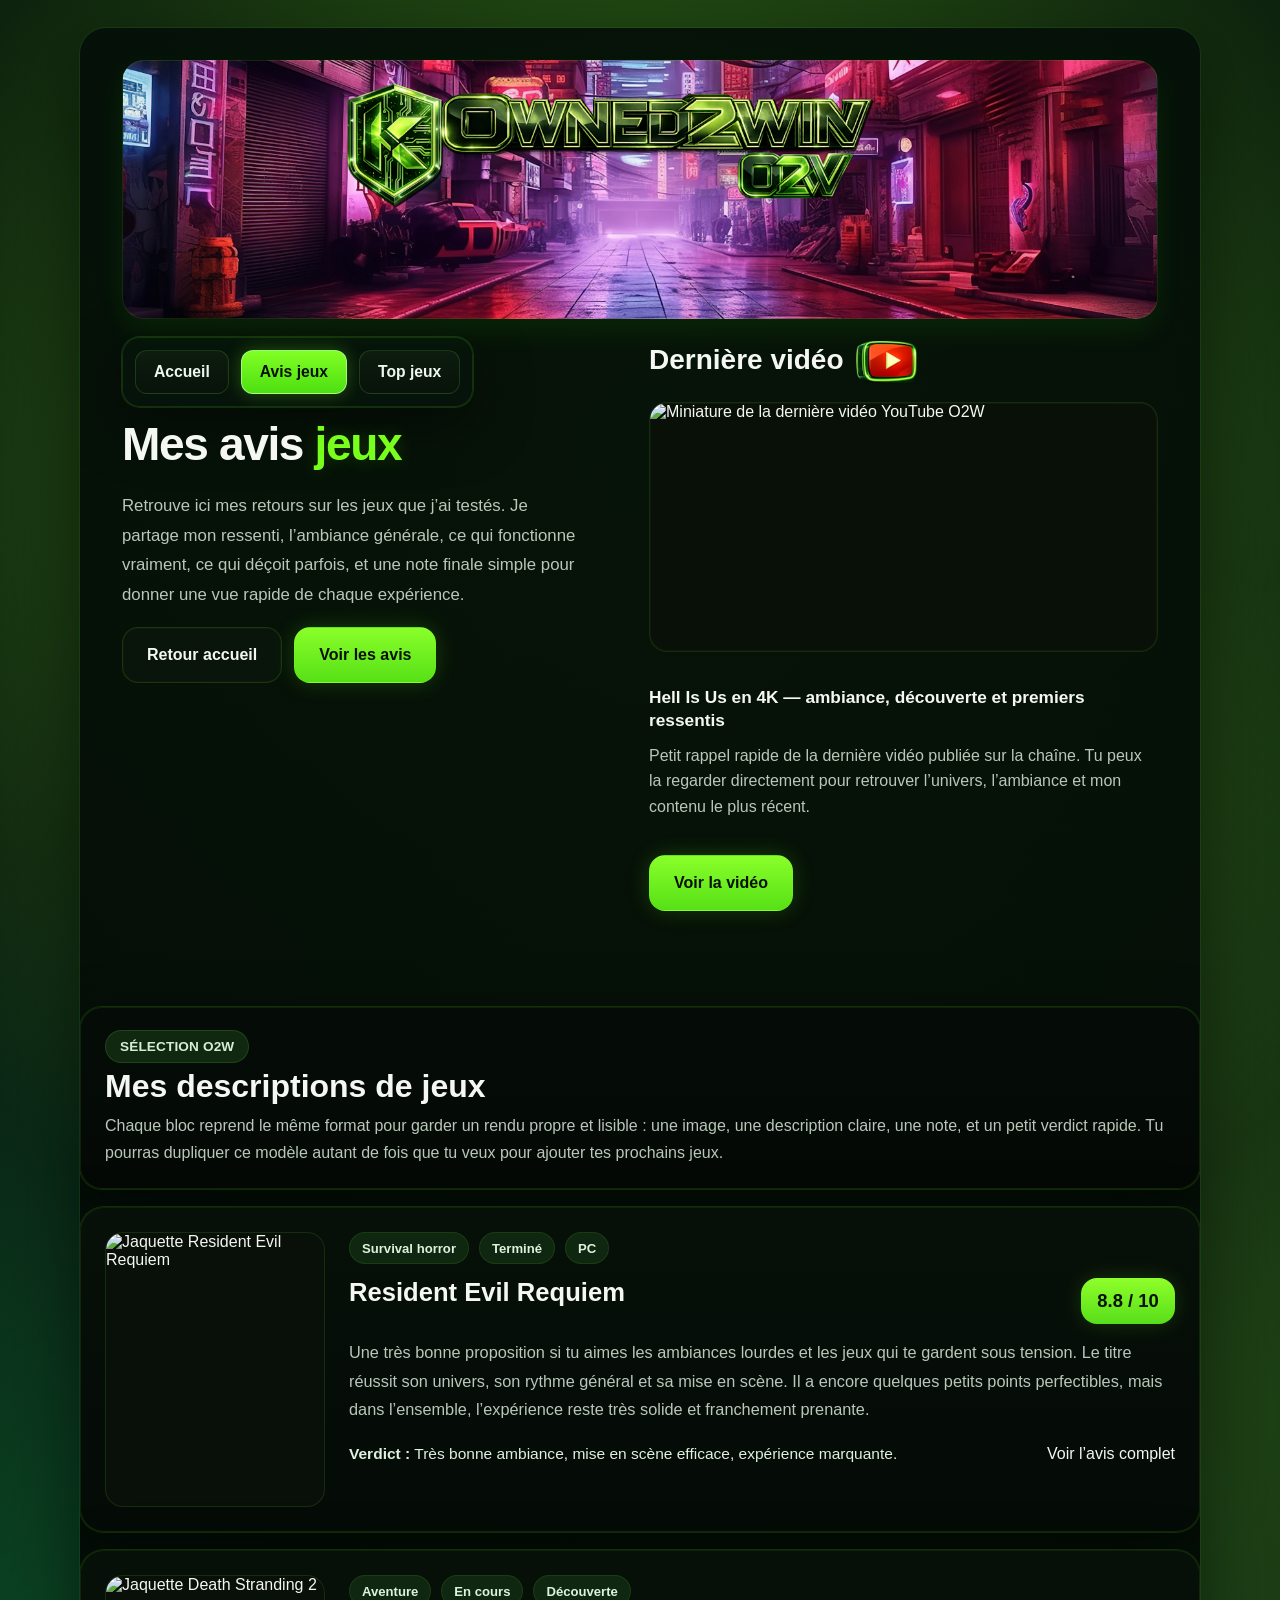
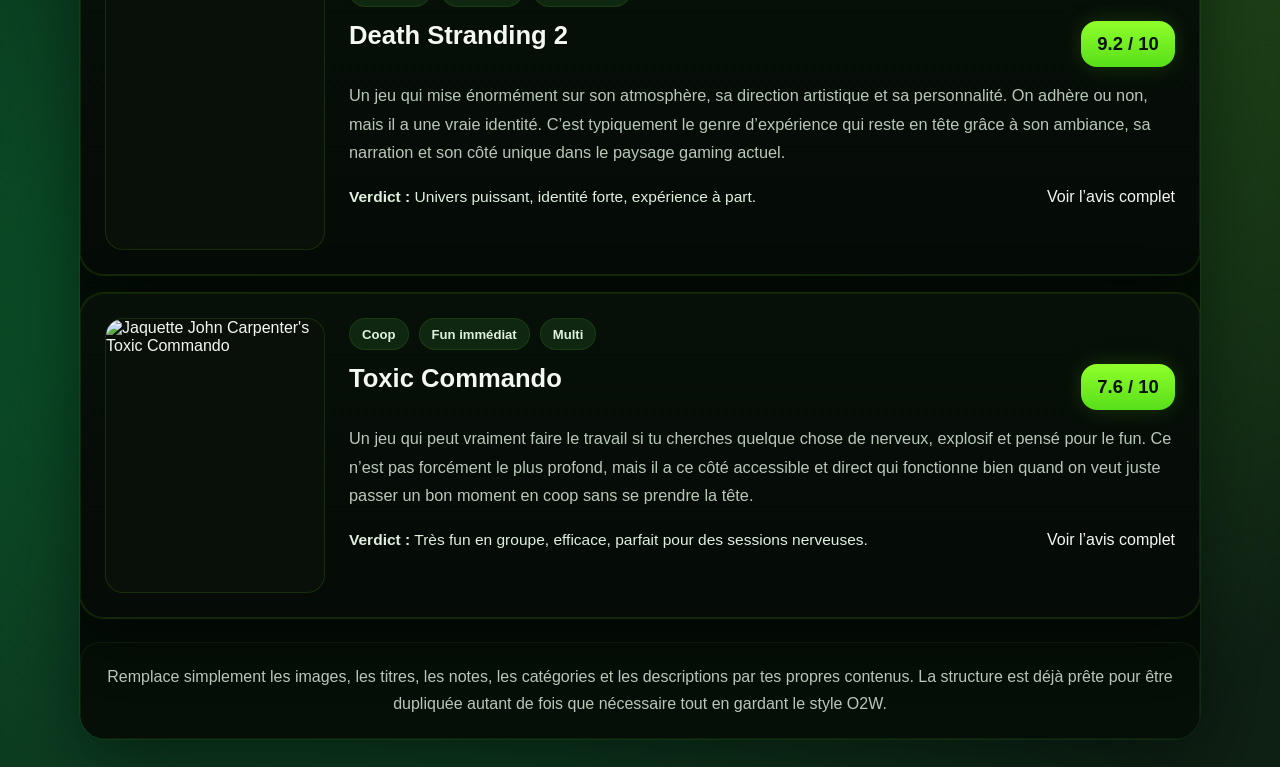
==== commit 182a1501: "Update avis-jeux.html" ====
--- a/avis-jeux.html
+++ b/avis-jeux.html
@@ -39,7 +39,7 @@
       <aside class="panel video-card">
         <h2 class="card-title youtube-title">
           Dernière vidéo 
-          <img src="images/youtube-logo.png" alt="YouTube" class="youtube-icon">
+          <img src="images/youtube.png" alt="YouTube" class="youtube-icon">
         </h2>
         <div class="video-thumb">
           <!-- Remplace l'image par la miniature de ta dernière vidéo -->
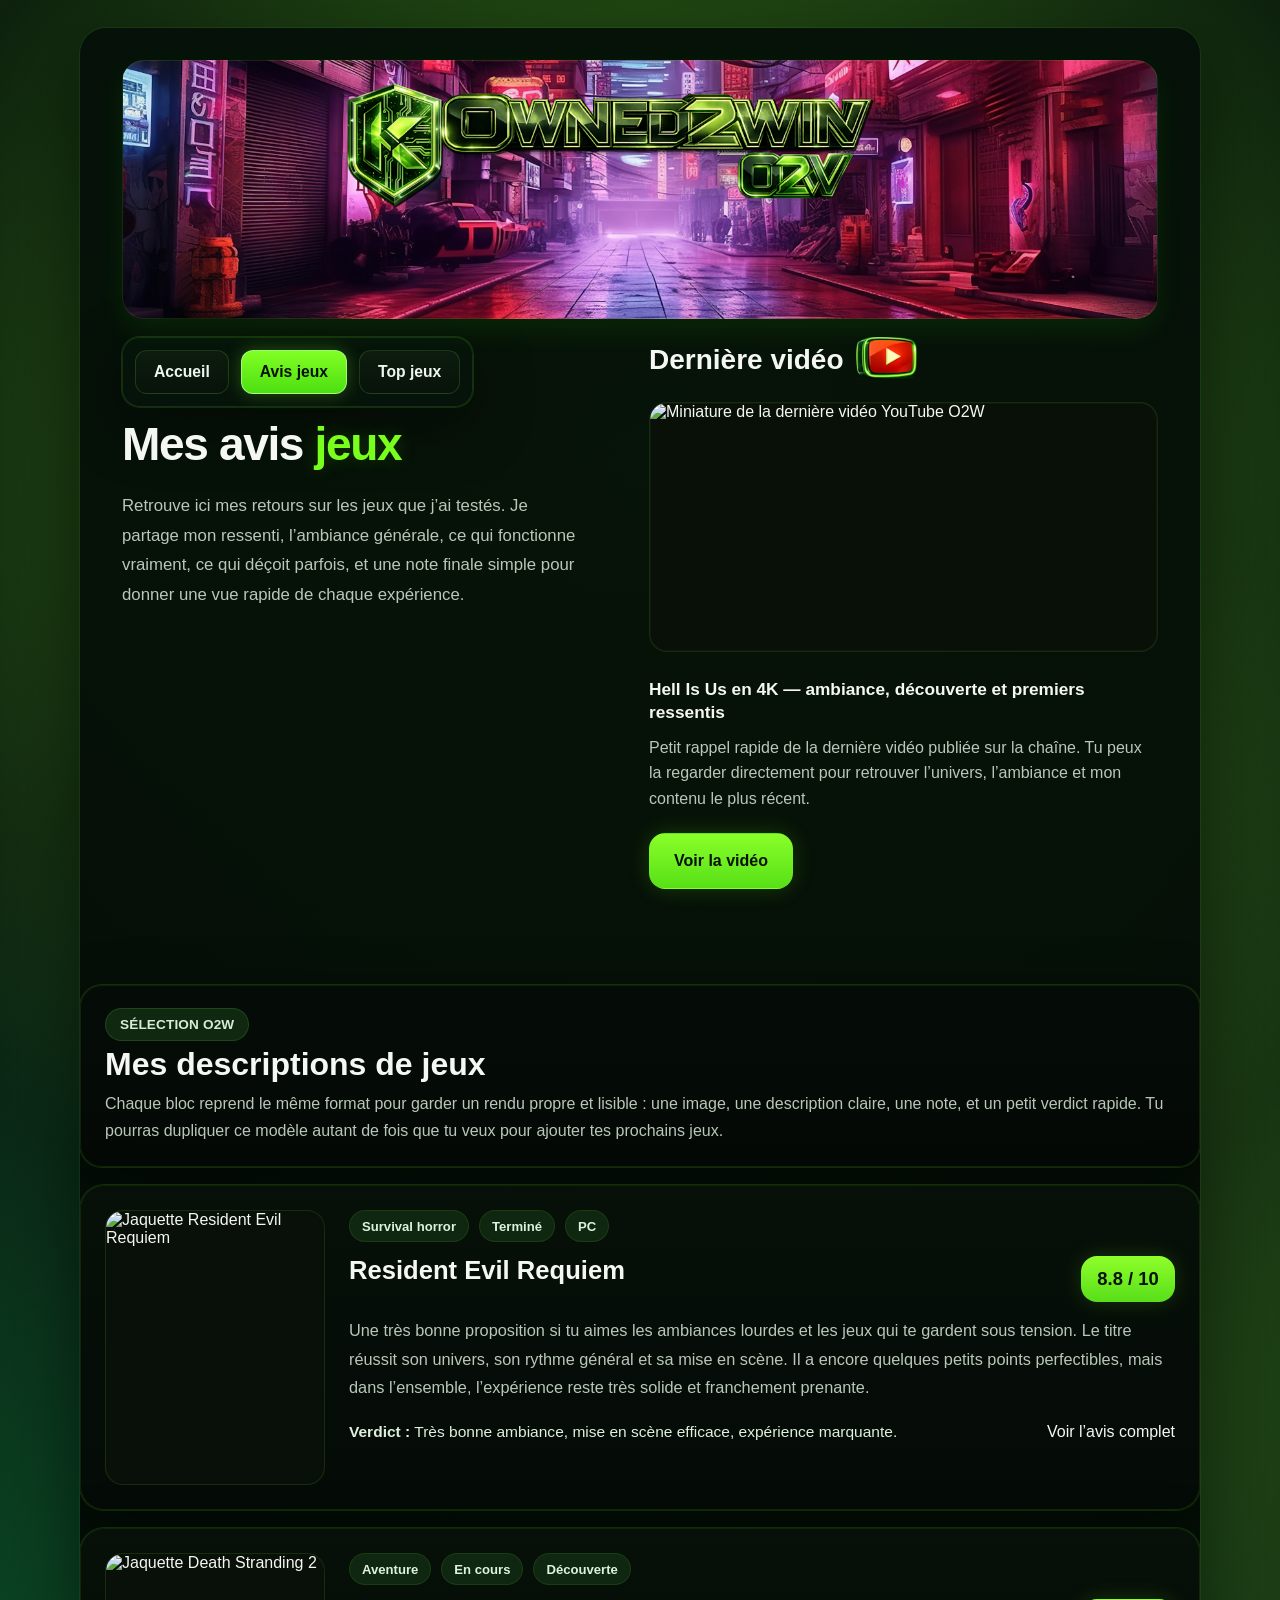
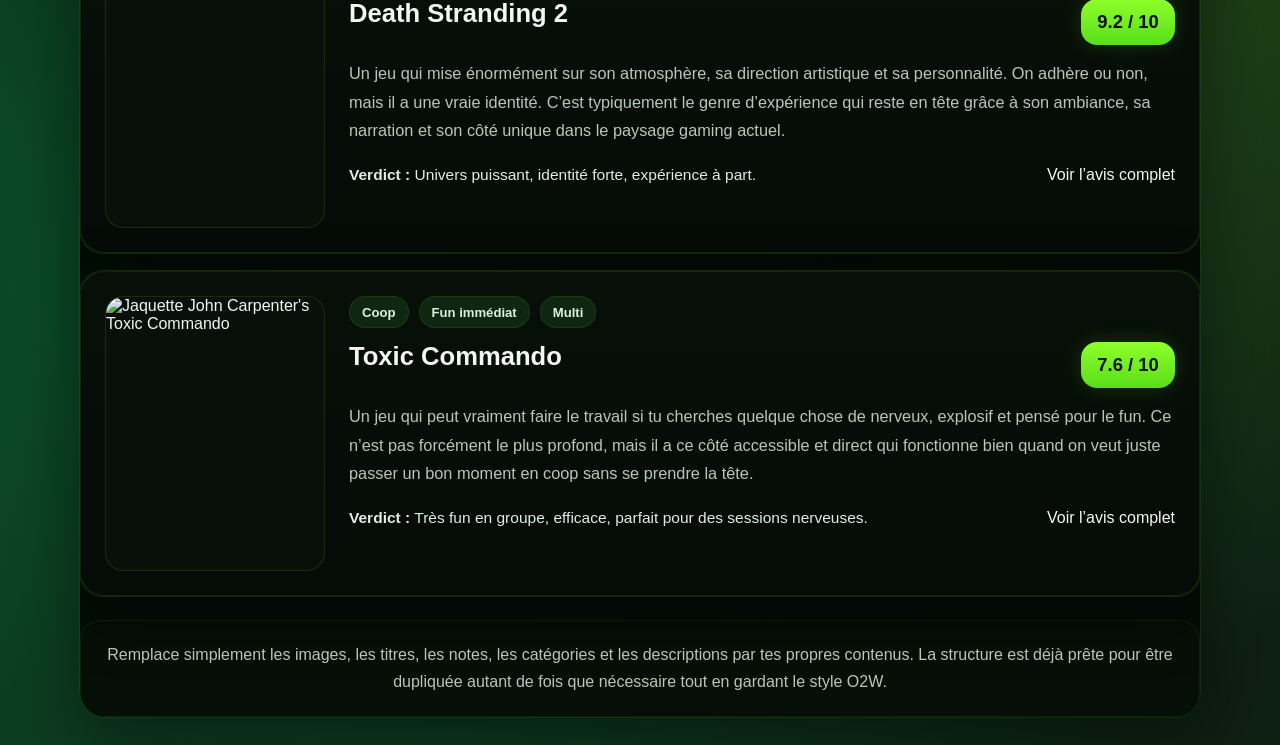
==== commit 53d59843: "Update avis-jeux.html" ====
--- a/avis-jeux.html
+++ b/avis-jeux.html
@@ -30,10 +30,6 @@
           note finale simple pour donner une vue rapide de chaque expérience.
         </p>
 
-        <div class="hero-actions">
-          <a class="cta-btn secondary" href="index.html">Retour accueil</a>
-          <a class="cta-btn primary" href="#liste-jeux">Voir les avis</a>
-        </div>
       </article>
 
       <aside class="panel video-card">
--- a/css/style.css
+++ b/css/style.css
@@ -928,7 +928,7 @@
   height: 42px;
   width: auto;
   display: inline-block;
-  transform: translateY(2px);
+  transform: translateY(-2px);
 }
 
 .cta-btn {
@@ -990,7 +990,7 @@
 }
 
 .video-meta {
-  margin-top: 16px;
+  margin-top: 8px;
   display: grid;
   gap: 10px;
 }
@@ -1007,7 +1007,7 @@
 }
 
 .video-actions {
-  margin-top: 18px;
+  margin-top: 4px;
 }
 
 .section-heading {
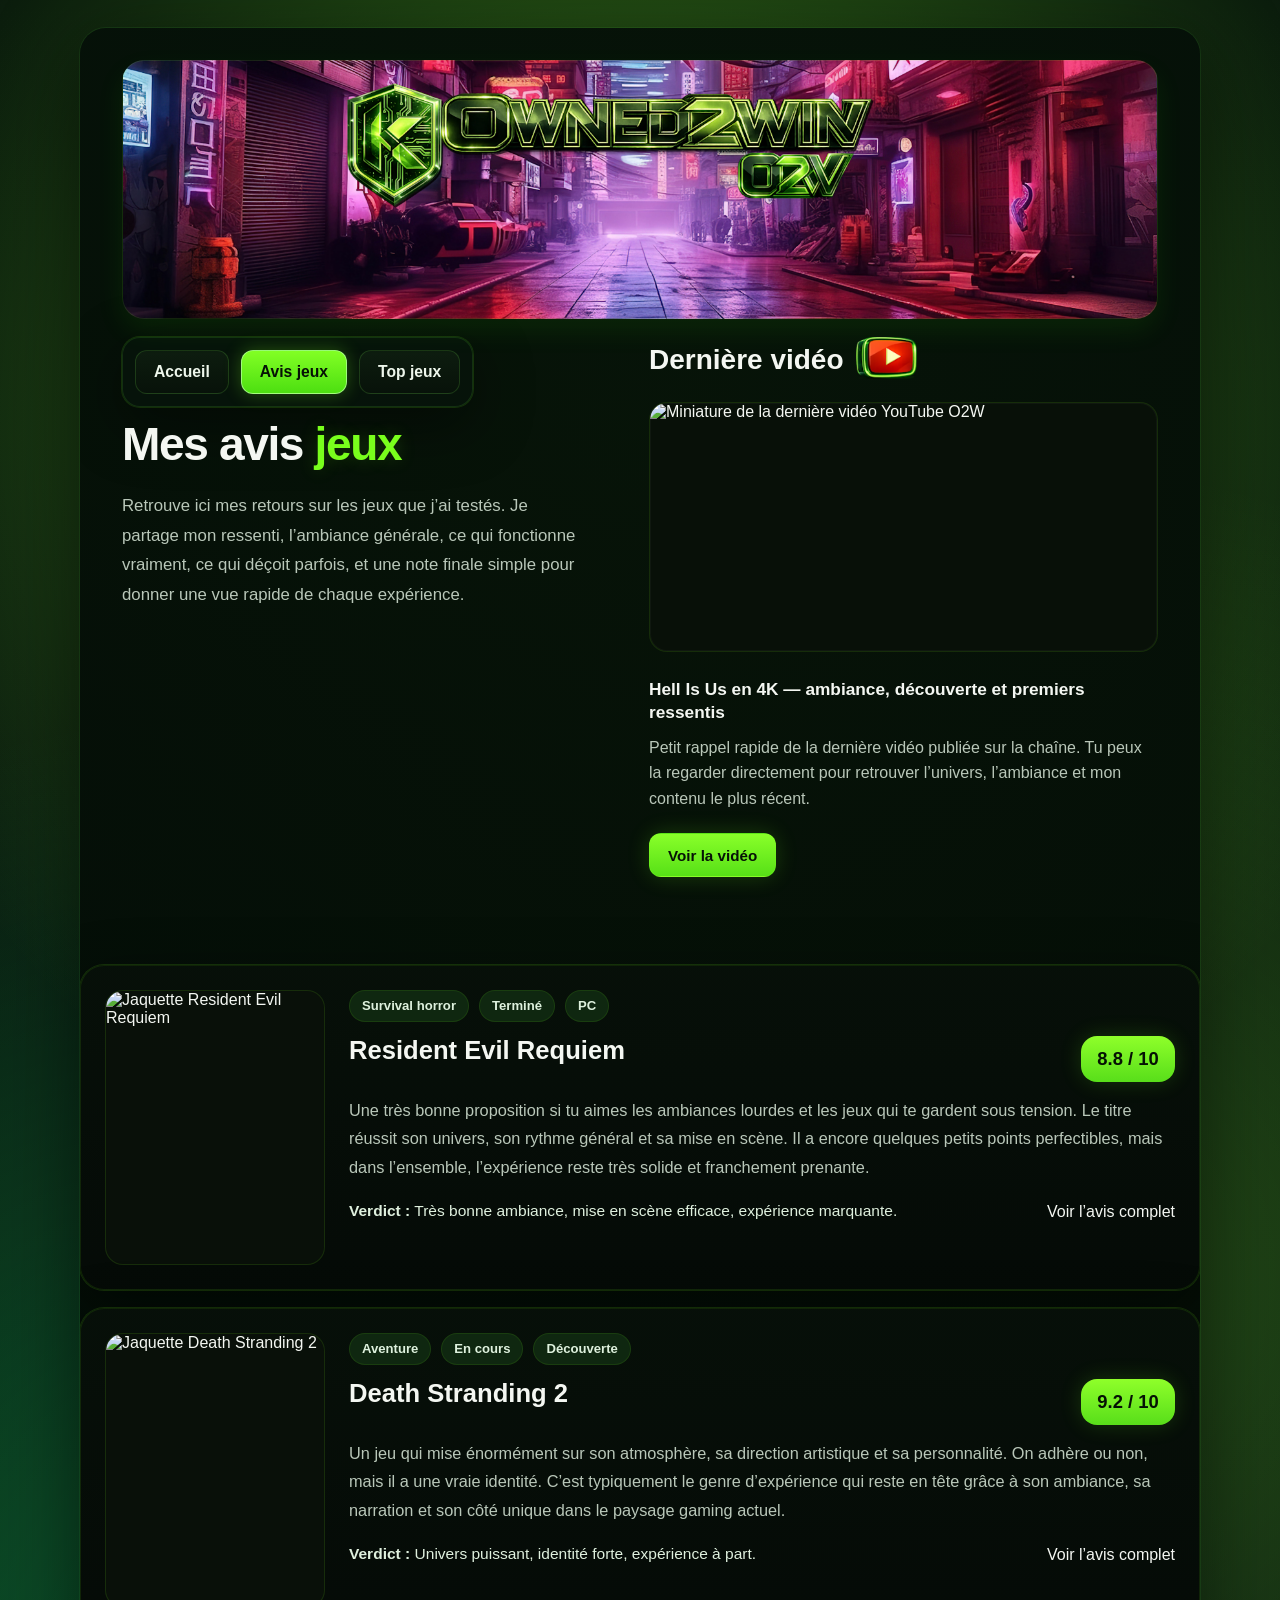
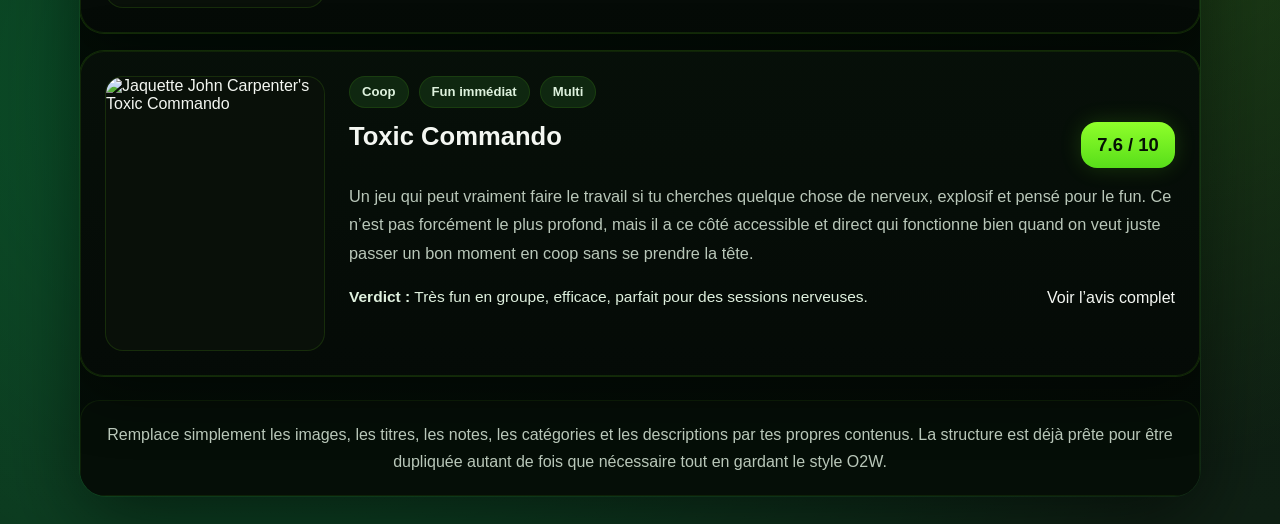
==== commit 19edbcab: "Update avis-jeux.html" ====
--- a/avis-jeux.html
+++ b/avis-jeux.html
@@ -49,19 +49,11 @@
           </p>
         </div>
         <div class="hero-actions video-actions">
-          <a class="cta-btn primary" href="https://www.youtube.com/" target="_blank" rel="noopener noreferrer">Voir la vidéo</a>
+          <a class="cta-btn primary btn-small" href="https://www.youtube.com/" target="_blank" rel="noopener noreferrer">
+            Voir la vidéo
+          </a>
         </div>
       </aside>
-    </section>
-
-    <section id="liste-jeux" class="section-heading">
-      <span class="eyebrow">Sélection O2W</span>
-      <h2>Mes descriptions de jeux</h2>
-      <p>
-        Chaque bloc reprend le même format pour garder un rendu propre et lisible : une image,
-        une description claire, une note, et un petit verdict rapide. Tu pourras dupliquer ce modèle
-        autant de fois que tu veux pour ajouter tes prochains jeux.
-      </p>
     </section>
 
     <section class="games-list" aria-label="Liste des avis jeux">
--- a/css/style.css
+++ b/css/style.css
@@ -1151,6 +1151,18 @@
   text-align: center;
 }
 
+/* === BOUTONS === */
+
+.btn-small {
+  padding: 10px 18px;
+  font-size: 0.95rem;
+  border-radius: 12px;
+}
+
+.video-actions .btn-small {
+  min-height: 44px;
+}
+
 /* =========================
    RESPONSIVE
 ========================= */
@@ -1252,6 +1264,7 @@
   .game-cover {
     max-width: 240px;
   }
+
 }
 
 @media (max-width: 560px) {
